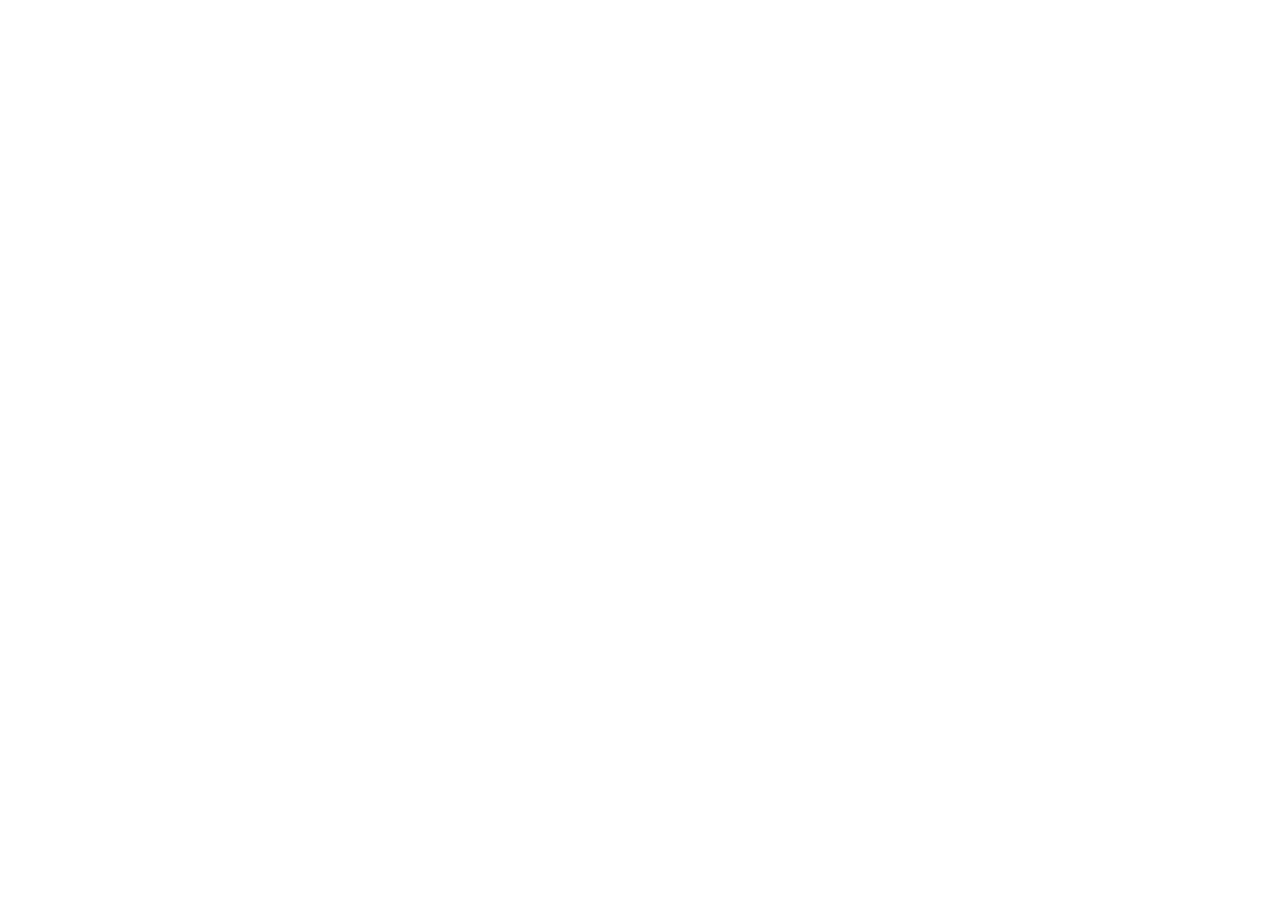
==== index.html @ a7254703 "initial commit" ====
<!DOCTYPE html>
<html lang="en">
<head>
    <meta charset="UTF-8">
    <meta name="viewport" content="width=device-width, initial-scale=1.0">
    <title>Genesis</title>
</head>
<body>
    
</body>
</html>
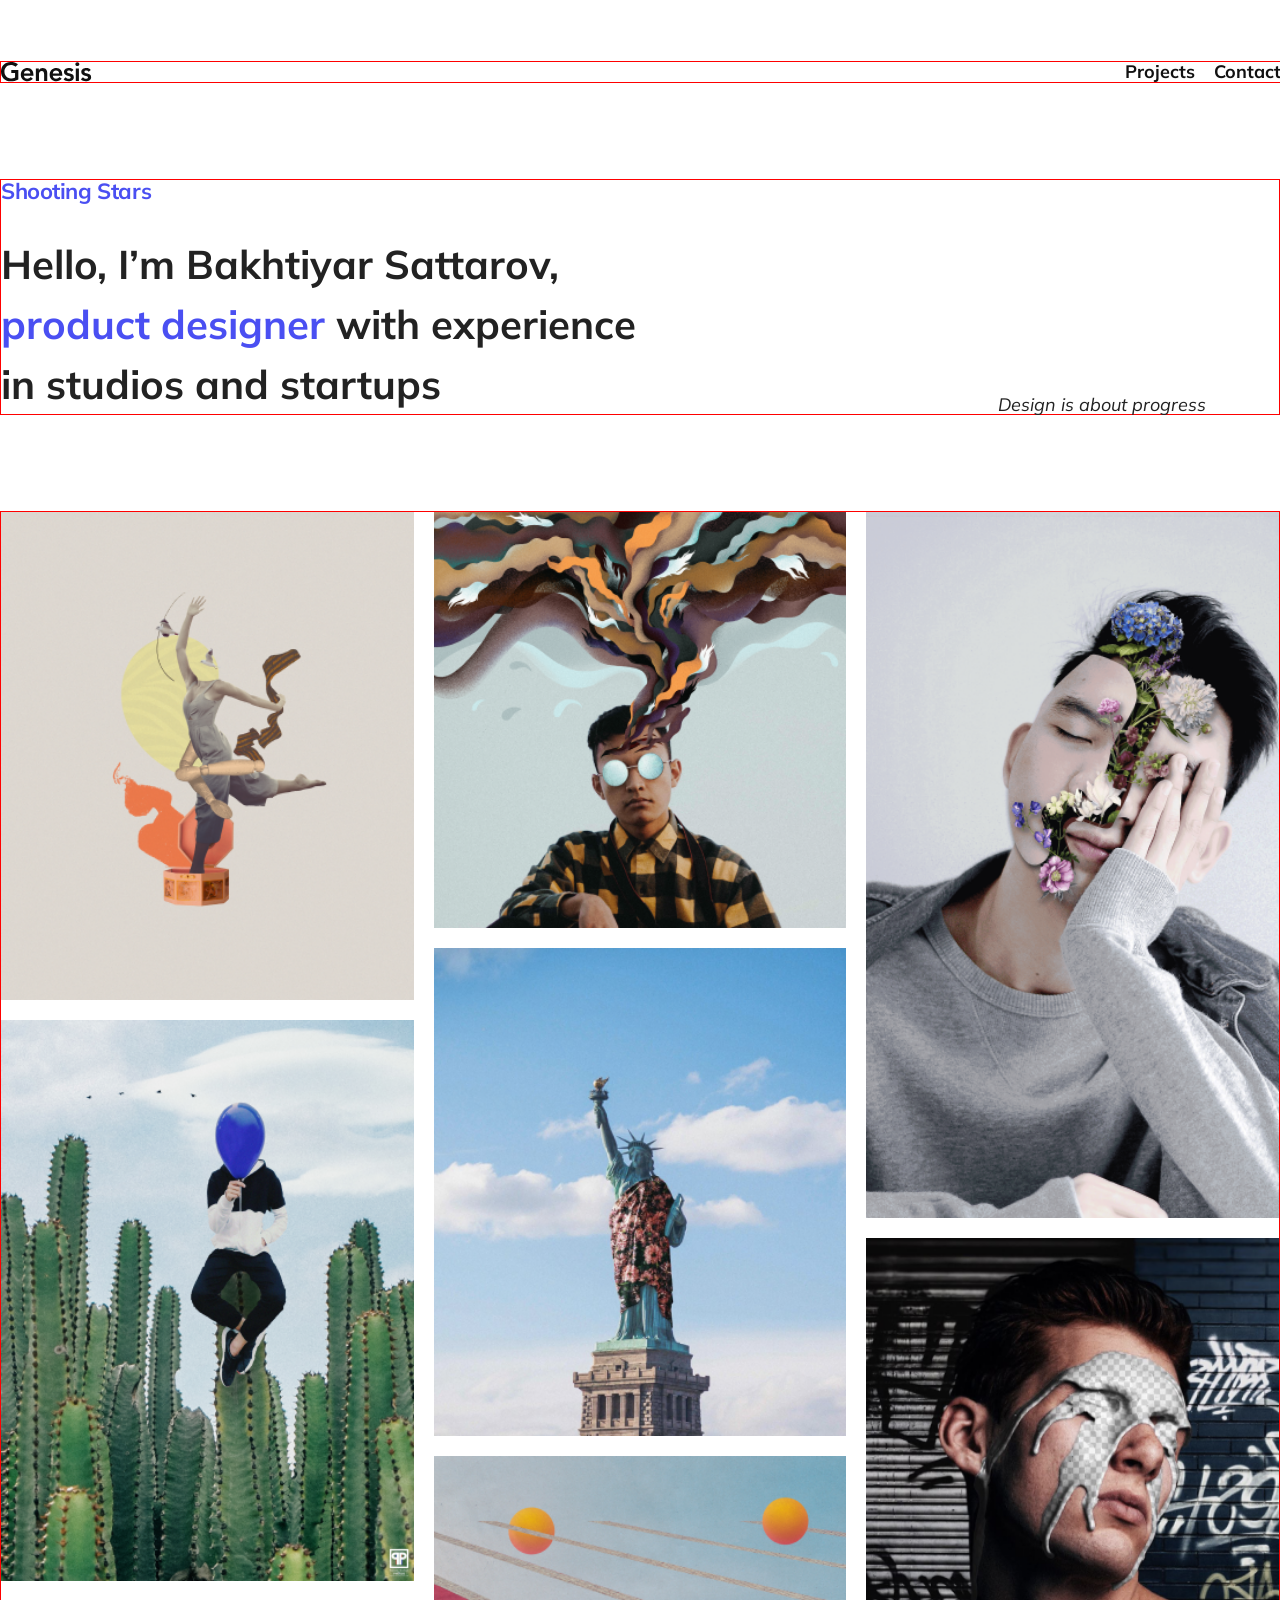
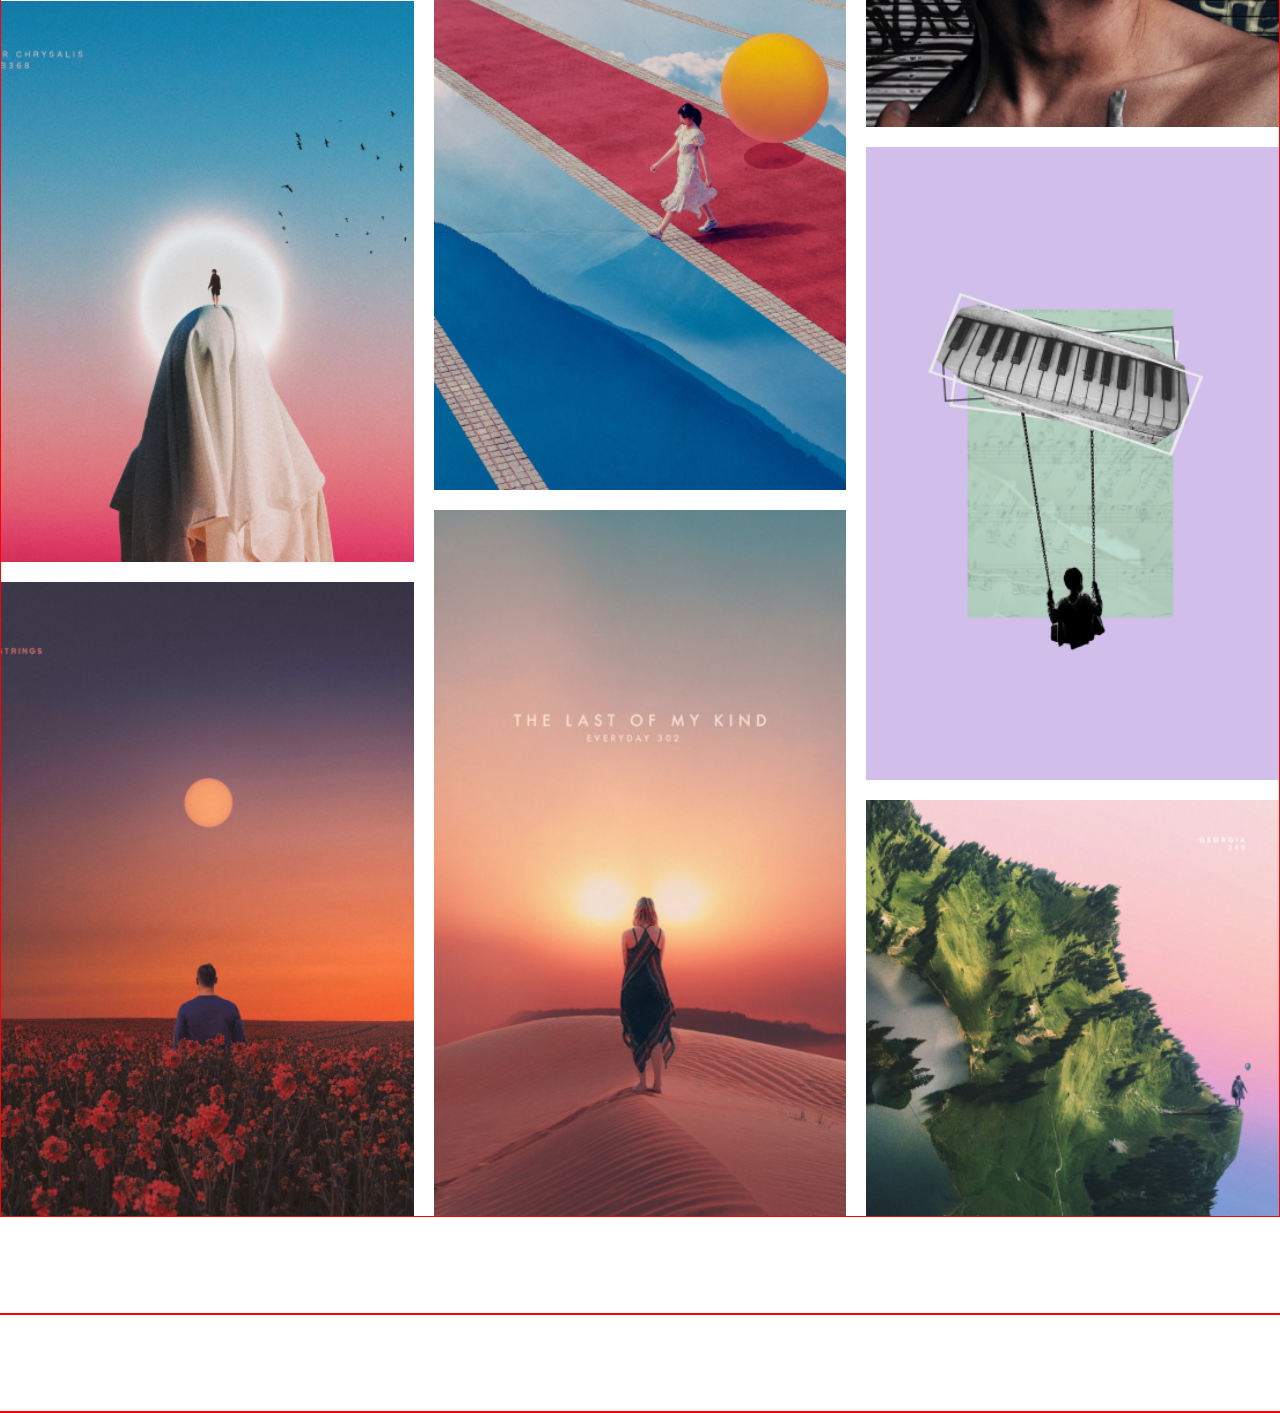
==== commit 8b018d75: "added header, grid & images" ====
--- a/index.html
+++ b/index.html
@@ -3,9 +3,56 @@
 <head>
     <meta charset="UTF-8">
     <meta name="viewport" content="width=device-width, initial-scale=1.0">
+    <link href="https://fonts.googleapis.com/css2?family=Mulish:ital,wght@0,200..1000;1,200..1000&display=swap" rel="stylesheet">
+    <link rel="stylesheet" href="styles/reset.css">
+    <link rel="stylesheet" href="styles/index.css">
     <title>Genesis</title>
 </head>
 <body>
-    
+    <header>
+        <nav class="navbar">
+
+            <svg width="91" height="20" viewBox="0 0 91 20" fill="none" xmlns="http://www.w3.org/2000/svg">
+                <path fill-rule="evenodd" clip-rule="evenodd" d="M9.75 0C12.298 0 15.028 0.546 16.978 2.314L14.56 4.758C13.312 3.562 11.466 2.964 9.75 2.964C5.98 2.964 3.432 5.876 3.432 9.542C3.432 13.338 5.824 16.38 9.776 16.38C11.154 16.38 12.766 16.146 14.066 15.418V11.076H10.296V8.112H17.342V17.524C14.898 18.824 12.324 19.344 9.75 19.344C4.03 19.344 0 15.444 0 9.75C0 3.952 3.952 0 9.75 0ZM26.592 6.084C30.544 6.084 32.442 9.074 32.442 12.844V13.728H22.926C23.134 15.522 24.486 16.692 26.28 16.692C27.684 16.692 28.75 16.094 29.634 15.002L31.87 16.692C30.518 18.356 28.724 19.188 26.592 19.188C22.77 19.188 19.806 16.536 19.806 12.636C19.806 8.762 22.77 6.084 26.592 6.084ZM22.926 11.388H29.322C29.296 9.438 27.97 8.424 26.124 8.424C24.278 8.424 23.16 9.62 22.926 11.388ZM41.692 6.084C45.41 6.084 46.242 8.97 46.242 10.894V18.876H43.122V12.402C43.122 9.906 42.316 8.892 40.834 8.892C38.832 8.892 37.974 10.348 37.974 12.012V18.876H34.854V6.396H37.818V8.398H37.87C38.624 6.76 40.054 6.084 41.692 6.084ZM55.44 6.084C59.392 6.084 61.29 9.074 61.29 12.844V13.728H51.774C51.982 15.522 53.334 16.692 55.128 16.692C56.532 16.692 57.598 16.094 58.482 15.002L60.718 16.692C59.366 18.356 57.572 19.188 55.44 19.188C51.618 19.188 48.654 16.536 48.654 12.636C48.654 8.762 51.618 6.084 55.44 6.084ZM51.774 11.388H58.17C58.144 9.438 56.818 8.424 54.972 8.424C53.126 8.424 52.008 9.62 51.774 11.388ZM67.966 6.084C69.916 6.084 71.528 6.76 72.438 7.982L70.358 9.854C69.734 8.996 68.954 8.58 67.914 8.58C66.9 8.58 66.094 9.1 66.094 9.906C66.094 10.92 67.498 11.102 69.058 11.466C70.982 11.908 72.828 12.61 72.828 15.184C72.828 17.81 70.514 19.188 67.42 19.188C65.496 19.188 63.858 18.694 62.584 17.264L64.664 15.314C65.73 16.484 66.562 16.848 67.628 16.848C68.772 16.848 69.708 16.276 69.708 15.418C69.708 14.222 68.2 14.014 66.614 13.65C64.924 13.26 62.974 12.662 62.974 10.114C62.974 7.072 65.834 6.084 67.966 6.084ZM76.332 0.286C77.476 0.286 78.36 1.092 78.36 2.158C78.36 3.276 77.45 4.03 76.332 4.03C75.214 4.03 74.356 3.172 74.356 2.158C74.356 1.144 75.214 0.286 76.332 0.286ZM74.798 6.396H77.918V18.876H74.798V6.396ZM85.27 6.084C87.22 6.084 88.832 6.76 89.742 7.982L87.662 9.854C87.038 8.996 86.258 8.58 85.218 8.58C84.204 8.58 83.398 9.1 83.398 9.906C83.398 10.92 84.802 11.102 86.362 11.466C88.286 11.908 90.132 12.61 90.132 15.184C90.132 17.81 87.818 19.188 84.724 19.188C82.8 19.188 81.162 18.694 79.888 17.264L81.968 15.314C83.034 16.484 83.866 16.848 84.932 16.848C86.076 16.848 87.012 16.276 87.012 15.418C87.012 14.222 85.504 14.014 83.918 13.65C82.228 13.26 80.278 12.662 80.278 10.114C80.278 7.072 83.138 6.084 85.27 6.084Z" fill="#111111"/>
+            </svg>
+
+            <ul class="navbar__list">
+                <li><a href="pages/projects.html" class="navbar__list__item navbar__list__item__projects">Projects</a></li>
+                <li><a href="pages/contact.html" class="navbar__list__item navbar__list__item__contact">Contact</a></li>
+            </ul>
+        </nav>
+    </header>
+    <main>
+        <section class="section__home-1">
+            <div class="title__left">
+                <h1>Shooting Stars</h1>
+                <h2>Hello, I’m Bakhtiyar Sattarov, <span class="span__txt-blue">product designer</span> with experience in studios and startups</h2>
+            </div>
+            <div class="title__right">
+                <p>Design is about progress</p>
+            </div>
+        </section>
+        <section>
+            <div class="grid__container">
+                <img src="/images/gridImage-1.png" alt="" class="grid__image grid__image-1">
+                <img src="/images/gridImage-2.png" alt="" class="grid__image grid__image-2">
+                <img src="/images/gridImage-3.png" alt="" class="grid__image grid__image-3">
+                <img src="/images/gridImage-4.png" alt="" class="grid__image grid__image-4">
+                <img src="/images/gridImage-5.png" alt="" class="grid__image grid__image-5">
+                <img src="/images/gridImage-6.png" alt="" class="grid__image grid__image-6">
+                <img src="/images/gridImage-7.png" alt="" class="grid__image grid__image-7">
+                <img src="/images/gridImage-8.png" alt="" class="grid__image grid__image-8">
+                <img src="/images/gridImage-9.png" alt="" class="grid__image grid__image-9">
+                <img src="/images/gridImage-10.png" alt="" class="grid__image grid__image-10">
+                <img src="/images/gridImage-11.png" alt="" class="grid__image grid__image-11">
+                <img src="/images/gridImage-12.png" alt="" class="grid__image grid__image-12">
+            </div>
+        </section>
+        <section></section>
+        <section></section>
+    </main>
+    <footer>
+
+    </footer>
 </body>
 </html>
--- a/styles/index.css
+++ b/styles/index.css
@@ -0,0 +1,1664 @@
+header {
+  margin: 61px 0 0 0;
+  display: -webkit-box;
+  display: -ms-flexbox;
+  display: flex;
+  -webkit-box-pack: justify;
+      -ms-flex-pack: justify;
+          justify-content: space-between;
+  width: 100%;
+  border: solid 1px red;
+}
+
+.navbar {
+  width: 100%;
+  display: -webkit-box;
+  display: -ms-flexbox;
+  display: flex;
+  -webkit-box-align: center;
+      -ms-flex-align: center;
+          align-items: center;
+  -webkit-box-pack: justify;
+      -ms-flex-pack: justify;
+          justify-content: space-between;
+}
+.navbar__list {
+  display: -webkit-box;
+  display: -ms-flexbox;
+  display: flex;
+}
+.navbar__list__item {
+  font-size: 18px;
+  font-weight: bold;
+  color: #111111;
+  text-decoration: none;
+}
+.navbar__list__item__projects {
+  position: relative;
+  right: 19px;
+}
+
+h1 {
+  color: #4A4FF2;
+  letter-spacing: -0.42px;
+  font-size: 22px;
+  font-weight: bold;
+}
+
+h2 {
+  font-weight: bold;
+  font-size: 40px;
+  line-height: 60px;
+}
+
+p {
+  font-size: 18px;
+}
+
+.span__txt-blue {
+  color: #4A4FF2;
+}
+
+section {
+  margin-top: 96px;
+  border: solid 1px red;
+}
+
+.grid__container {
+  display: -ms-grid;
+  display: grid;
+  -ms-grid-columns: 1fr 20px 1fr 20px 1fr 20px 1fr 20px 1fr 20px 1fr 20px 1fr 20px 1fr 20px 1fr;
+  grid-template-columns: repeat(9, 1fr);
+  -ms-grid-rows: 1fr 20px 1fr 20px 1fr 20px 1fr 20px 1fr 20px 1fr 20px 1fr 20px 1fr 20px 1fr 20px 1fr 20px 1fr 20px 1fr 20px 1fr 20px 1fr 20px 1fr 20px 1fr 20px 1fr 20px 1fr 20px 1fr 20px 1fr 20px 1fr 20px 1fr 20px 1fr 20px 1fr 20px 1fr 20px 1fr 20px 1fr 20px 1fr 20px 1fr 20px 1fr 20px 1fr 20px 1fr;
+  grid-template-rows: repeat(32, 1fr);
+  grid-gap: 20px;
+  padding: 0;
+  margin: 0;
+}
+
+.grid__container > *:nth-child(1) {
+  -ms-grid-row: 1;
+  -ms-grid-column: 1;
+}
+
+.grid__container > *:nth-child(2) {
+  -ms-grid-row: 1;
+  -ms-grid-column: 3;
+}
+
+.grid__container > *:nth-child(3) {
+  -ms-grid-row: 1;
+  -ms-grid-column: 5;
+}
+
+.grid__container > *:nth-child(4) {
+  -ms-grid-row: 1;
+  -ms-grid-column: 7;
+}
+
+.grid__container > *:nth-child(5) {
+  -ms-grid-row: 1;
+  -ms-grid-column: 9;
+}
+
+.grid__container > *:nth-child(6) {
+  -ms-grid-row: 1;
+  -ms-grid-column: 11;
+}
+
+.grid__container > *:nth-child(7) {
+  -ms-grid-row: 1;
+  -ms-grid-column: 13;
+}
+
+.grid__container > *:nth-child(8) {
+  -ms-grid-row: 1;
+  -ms-grid-column: 15;
+}
+
+.grid__container > *:nth-child(9) {
+  -ms-grid-row: 1;
+  -ms-grid-column: 17;
+}
+
+.grid__container > *:nth-child(10) {
+  -ms-grid-row: 3;
+  -ms-grid-column: 1;
+}
+
+.grid__container > *:nth-child(11) {
+  -ms-grid-row: 3;
+  -ms-grid-column: 3;
+}
+
+.grid__container > *:nth-child(12) {
+  -ms-grid-row: 3;
+  -ms-grid-column: 5;
+}
+
+.grid__container > *:nth-child(13) {
+  -ms-grid-row: 3;
+  -ms-grid-column: 7;
+}
+
+.grid__container > *:nth-child(14) {
+  -ms-grid-row: 3;
+  -ms-grid-column: 9;
+}
+
+.grid__container > *:nth-child(15) {
+  -ms-grid-row: 3;
+  -ms-grid-column: 11;
+}
+
+.grid__container > *:nth-child(16) {
+  -ms-grid-row: 3;
+  -ms-grid-column: 13;
+}
+
+.grid__container > *:nth-child(17) {
+  -ms-grid-row: 3;
+  -ms-grid-column: 15;
+}
+
+.grid__container > *:nth-child(18) {
+  -ms-grid-row: 3;
+  -ms-grid-column: 17;
+}
+
+.grid__container > *:nth-child(19) {
+  -ms-grid-row: 5;
+  -ms-grid-column: 1;
+}
+
+.grid__container > *:nth-child(20) {
+  -ms-grid-row: 5;
+  -ms-grid-column: 3;
+}
+
+.grid__container > *:nth-child(21) {
+  -ms-grid-row: 5;
+  -ms-grid-column: 5;
+}
+
+.grid__container > *:nth-child(22) {
+  -ms-grid-row: 5;
+  -ms-grid-column: 7;
+}
+
+.grid__container > *:nth-child(23) {
+  -ms-grid-row: 5;
+  -ms-grid-column: 9;
+}
+
+.grid__container > *:nth-child(24) {
+  -ms-grid-row: 5;
+  -ms-grid-column: 11;
+}
+
+.grid__container > *:nth-child(25) {
+  -ms-grid-row: 5;
+  -ms-grid-column: 13;
+}
+
+.grid__container > *:nth-child(26) {
+  -ms-grid-row: 5;
+  -ms-grid-column: 15;
+}
+
+.grid__container > *:nth-child(27) {
+  -ms-grid-row: 5;
+  -ms-grid-column: 17;
+}
+
+.grid__container > *:nth-child(28) {
+  -ms-grid-row: 7;
+  -ms-grid-column: 1;
+}
+
+.grid__container > *:nth-child(29) {
+  -ms-grid-row: 7;
+  -ms-grid-column: 3;
+}
+
+.grid__container > *:nth-child(30) {
+  -ms-grid-row: 7;
+  -ms-grid-column: 5;
+}
+
+.grid__container > *:nth-child(31) {
+  -ms-grid-row: 7;
+  -ms-grid-column: 7;
+}
+
+.grid__container > *:nth-child(32) {
+  -ms-grid-row: 7;
+  -ms-grid-column: 9;
+}
+
+.grid__container > *:nth-child(33) {
+  -ms-grid-row: 7;
+  -ms-grid-column: 11;
+}
+
+.grid__container > *:nth-child(34) {
+  -ms-grid-row: 7;
+  -ms-grid-column: 13;
+}
+
+.grid__container > *:nth-child(35) {
+  -ms-grid-row: 7;
+  -ms-grid-column: 15;
+}
+
+.grid__container > *:nth-child(36) {
+  -ms-grid-row: 7;
+  -ms-grid-column: 17;
+}
+
+.grid__container > *:nth-child(37) {
+  -ms-grid-row: 9;
+  -ms-grid-column: 1;
+}
+
+.grid__container > *:nth-child(38) {
+  -ms-grid-row: 9;
+  -ms-grid-column: 3;
+}
+
+.grid__container > *:nth-child(39) {
+  -ms-grid-row: 9;
+  -ms-grid-column: 5;
+}
+
+.grid__container > *:nth-child(40) {
+  -ms-grid-row: 9;
+  -ms-grid-column: 7;
+}
+
+.grid__container > *:nth-child(41) {
+  -ms-grid-row: 9;
+  -ms-grid-column: 9;
+}
+
+.grid__container > *:nth-child(42) {
+  -ms-grid-row: 9;
+  -ms-grid-column: 11;
+}
+
+.grid__container > *:nth-child(43) {
+  -ms-grid-row: 9;
+  -ms-grid-column: 13;
+}
+
+.grid__container > *:nth-child(44) {
+  -ms-grid-row: 9;
+  -ms-grid-column: 15;
+}
+
+.grid__container > *:nth-child(45) {
+  -ms-grid-row: 9;
+  -ms-grid-column: 17;
+}
+
+.grid__container > *:nth-child(46) {
+  -ms-grid-row: 11;
+  -ms-grid-column: 1;
+}
+
+.grid__container > *:nth-child(47) {
+  -ms-grid-row: 11;
+  -ms-grid-column: 3;
+}
+
+.grid__container > *:nth-child(48) {
+  -ms-grid-row: 11;
+  -ms-grid-column: 5;
+}
+
+.grid__container > *:nth-child(49) {
+  -ms-grid-row: 11;
+  -ms-grid-column: 7;
+}
+
+.grid__container > *:nth-child(50) {
+  -ms-grid-row: 11;
+  -ms-grid-column: 9;
+}
+
+.grid__container > *:nth-child(51) {
+  -ms-grid-row: 11;
+  -ms-grid-column: 11;
+}
+
+.grid__container > *:nth-child(52) {
+  -ms-grid-row: 11;
+  -ms-grid-column: 13;
+}
+
+.grid__container > *:nth-child(53) {
+  -ms-grid-row: 11;
+  -ms-grid-column: 15;
+}
+
+.grid__container > *:nth-child(54) {
+  -ms-grid-row: 11;
+  -ms-grid-column: 17;
+}
+
+.grid__container > *:nth-child(55) {
+  -ms-grid-row: 13;
+  -ms-grid-column: 1;
+}
+
+.grid__container > *:nth-child(56) {
+  -ms-grid-row: 13;
+  -ms-grid-column: 3;
+}
+
+.grid__container > *:nth-child(57) {
+  -ms-grid-row: 13;
+  -ms-grid-column: 5;
+}
+
+.grid__container > *:nth-child(58) {
+  -ms-grid-row: 13;
+  -ms-grid-column: 7;
+}
+
+.grid__container > *:nth-child(59) {
+  -ms-grid-row: 13;
+  -ms-grid-column: 9;
+}
+
+.grid__container > *:nth-child(60) {
+  -ms-grid-row: 13;
+  -ms-grid-column: 11;
+}
+
+.grid__container > *:nth-child(61) {
+  -ms-grid-row: 13;
+  -ms-grid-column: 13;
+}
+
+.grid__container > *:nth-child(62) {
+  -ms-grid-row: 13;
+  -ms-grid-column: 15;
+}
+
+.grid__container > *:nth-child(63) {
+  -ms-grid-row: 13;
+  -ms-grid-column: 17;
+}
+
+.grid__container > *:nth-child(64) {
+  -ms-grid-row: 15;
+  -ms-grid-column: 1;
+}
+
+.grid__container > *:nth-child(65) {
+  -ms-grid-row: 15;
+  -ms-grid-column: 3;
+}
+
+.grid__container > *:nth-child(66) {
+  -ms-grid-row: 15;
+  -ms-grid-column: 5;
+}
+
+.grid__container > *:nth-child(67) {
+  -ms-grid-row: 15;
+  -ms-grid-column: 7;
+}
+
+.grid__container > *:nth-child(68) {
+  -ms-grid-row: 15;
+  -ms-grid-column: 9;
+}
+
+.grid__container > *:nth-child(69) {
+  -ms-grid-row: 15;
+  -ms-grid-column: 11;
+}
+
+.grid__container > *:nth-child(70) {
+  -ms-grid-row: 15;
+  -ms-grid-column: 13;
+}
+
+.grid__container > *:nth-child(71) {
+  -ms-grid-row: 15;
+  -ms-grid-column: 15;
+}
+
+.grid__container > *:nth-child(72) {
+  -ms-grid-row: 15;
+  -ms-grid-column: 17;
+}
+
+.grid__container > *:nth-child(73) {
+  -ms-grid-row: 17;
+  -ms-grid-column: 1;
+}
+
+.grid__container > *:nth-child(74) {
+  -ms-grid-row: 17;
+  -ms-grid-column: 3;
+}
+
+.grid__container > *:nth-child(75) {
+  -ms-grid-row: 17;
+  -ms-grid-column: 5;
+}
+
+.grid__container > *:nth-child(76) {
+  -ms-grid-row: 17;
+  -ms-grid-column: 7;
+}
+
+.grid__container > *:nth-child(77) {
+  -ms-grid-row: 17;
+  -ms-grid-column: 9;
+}
+
+.grid__container > *:nth-child(78) {
+  -ms-grid-row: 17;
+  -ms-grid-column: 11;
+}
+
+.grid__container > *:nth-child(79) {
+  -ms-grid-row: 17;
+  -ms-grid-column: 13;
+}
+
+.grid__container > *:nth-child(80) {
+  -ms-grid-row: 17;
+  -ms-grid-column: 15;
+}
+
+.grid__container > *:nth-child(81) {
+  -ms-grid-row: 17;
+  -ms-grid-column: 17;
+}
+
+.grid__container > *:nth-child(82) {
+  -ms-grid-row: 19;
+  -ms-grid-column: 1;
+}
+
+.grid__container > *:nth-child(83) {
+  -ms-grid-row: 19;
+  -ms-grid-column: 3;
+}
+
+.grid__container > *:nth-child(84) {
+  -ms-grid-row: 19;
+  -ms-grid-column: 5;
+}
+
+.grid__container > *:nth-child(85) {
+  -ms-grid-row: 19;
+  -ms-grid-column: 7;
+}
+
+.grid__container > *:nth-child(86) {
+  -ms-grid-row: 19;
+  -ms-grid-column: 9;
+}
+
+.grid__container > *:nth-child(87) {
+  -ms-grid-row: 19;
+  -ms-grid-column: 11;
+}
+
+.grid__container > *:nth-child(88) {
+  -ms-grid-row: 19;
+  -ms-grid-column: 13;
+}
+
+.grid__container > *:nth-child(89) {
+  -ms-grid-row: 19;
+  -ms-grid-column: 15;
+}
+
+.grid__container > *:nth-child(90) {
+  -ms-grid-row: 19;
+  -ms-grid-column: 17;
+}
+
+.grid__container > *:nth-child(91) {
+  -ms-grid-row: 21;
+  -ms-grid-column: 1;
+}
+
+.grid__container > *:nth-child(92) {
+  -ms-grid-row: 21;
+  -ms-grid-column: 3;
+}
+
+.grid__container > *:nth-child(93) {
+  -ms-grid-row: 21;
+  -ms-grid-column: 5;
+}
+
+.grid__container > *:nth-child(94) {
+  -ms-grid-row: 21;
+  -ms-grid-column: 7;
+}
+
+.grid__container > *:nth-child(95) {
+  -ms-grid-row: 21;
+  -ms-grid-column: 9;
+}
+
+.grid__container > *:nth-child(96) {
+  -ms-grid-row: 21;
+  -ms-grid-column: 11;
+}
+
+.grid__container > *:nth-child(97) {
+  -ms-grid-row: 21;
+  -ms-grid-column: 13;
+}
+
+.grid__container > *:nth-child(98) {
+  -ms-grid-row: 21;
+  -ms-grid-column: 15;
+}
+
+.grid__container > *:nth-child(99) {
+  -ms-grid-row: 21;
+  -ms-grid-column: 17;
+}
+
+.grid__container > *:nth-child(100) {
+  -ms-grid-row: 23;
+  -ms-grid-column: 1;
+}
+
+.grid__container > *:nth-child(101) {
+  -ms-grid-row: 23;
+  -ms-grid-column: 3;
+}
+
+.grid__container > *:nth-child(102) {
+  -ms-grid-row: 23;
+  -ms-grid-column: 5;
+}
+
+.grid__container > *:nth-child(103) {
+  -ms-grid-row: 23;
+  -ms-grid-column: 7;
+}
+
+.grid__container > *:nth-child(104) {
+  -ms-grid-row: 23;
+  -ms-grid-column: 9;
+}
+
+.grid__container > *:nth-child(105) {
+  -ms-grid-row: 23;
+  -ms-grid-column: 11;
+}
+
+.grid__container > *:nth-child(106) {
+  -ms-grid-row: 23;
+  -ms-grid-column: 13;
+}
+
+.grid__container > *:nth-child(107) {
+  -ms-grid-row: 23;
+  -ms-grid-column: 15;
+}
+
+.grid__container > *:nth-child(108) {
+  -ms-grid-row: 23;
+  -ms-grid-column: 17;
+}
+
+.grid__container > *:nth-child(109) {
+  -ms-grid-row: 25;
+  -ms-grid-column: 1;
+}
+
+.grid__container > *:nth-child(110) {
+  -ms-grid-row: 25;
+  -ms-grid-column: 3;
+}
+
+.grid__container > *:nth-child(111) {
+  -ms-grid-row: 25;
+  -ms-grid-column: 5;
+}
+
+.grid__container > *:nth-child(112) {
+  -ms-grid-row: 25;
+  -ms-grid-column: 7;
+}
+
+.grid__container > *:nth-child(113) {
+  -ms-grid-row: 25;
+  -ms-grid-column: 9;
+}
+
+.grid__container > *:nth-child(114) {
+  -ms-grid-row: 25;
+  -ms-grid-column: 11;
+}
+
+.grid__container > *:nth-child(115) {
+  -ms-grid-row: 25;
+  -ms-grid-column: 13;
+}
+
+.grid__container > *:nth-child(116) {
+  -ms-grid-row: 25;
+  -ms-grid-column: 15;
+}
+
+.grid__container > *:nth-child(117) {
+  -ms-grid-row: 25;
+  -ms-grid-column: 17;
+}
+
+.grid__container > *:nth-child(118) {
+  -ms-grid-row: 27;
+  -ms-grid-column: 1;
+}
+
+.grid__container > *:nth-child(119) {
+  -ms-grid-row: 27;
+  -ms-grid-column: 3;
+}
+
+.grid__container > *:nth-child(120) {
+  -ms-grid-row: 27;
+  -ms-grid-column: 5;
+}
+
+.grid__container > *:nth-child(121) {
+  -ms-grid-row: 27;
+  -ms-grid-column: 7;
+}
+
+.grid__container > *:nth-child(122) {
+  -ms-grid-row: 27;
+  -ms-grid-column: 9;
+}
+
+.grid__container > *:nth-child(123) {
+  -ms-grid-row: 27;
+  -ms-grid-column: 11;
+}
+
+.grid__container > *:nth-child(124) {
+  -ms-grid-row: 27;
+  -ms-grid-column: 13;
+}
+
+.grid__container > *:nth-child(125) {
+  -ms-grid-row: 27;
+  -ms-grid-column: 15;
+}
+
+.grid__container > *:nth-child(126) {
+  -ms-grid-row: 27;
+  -ms-grid-column: 17;
+}
+
+.grid__container > *:nth-child(127) {
+  -ms-grid-row: 29;
+  -ms-grid-column: 1;
+}
+
+.grid__container > *:nth-child(128) {
+  -ms-grid-row: 29;
+  -ms-grid-column: 3;
+}
+
+.grid__container > *:nth-child(129) {
+  -ms-grid-row: 29;
+  -ms-grid-column: 5;
+}
+
+.grid__container > *:nth-child(130) {
+  -ms-grid-row: 29;
+  -ms-grid-column: 7;
+}
+
+.grid__container > *:nth-child(131) {
+  -ms-grid-row: 29;
+  -ms-grid-column: 9;
+}
+
+.grid__container > *:nth-child(132) {
+  -ms-grid-row: 29;
+  -ms-grid-column: 11;
+}
+
+.grid__container > *:nth-child(133) {
+  -ms-grid-row: 29;
+  -ms-grid-column: 13;
+}
+
+.grid__container > *:nth-child(134) {
+  -ms-grid-row: 29;
+  -ms-grid-column: 15;
+}
+
+.grid__container > *:nth-child(135) {
+  -ms-grid-row: 29;
+  -ms-grid-column: 17;
+}
+
+.grid__container > *:nth-child(136) {
+  -ms-grid-row: 31;
+  -ms-grid-column: 1;
+}
+
+.grid__container > *:nth-child(137) {
+  -ms-grid-row: 31;
+  -ms-grid-column: 3;
+}
+
+.grid__container > *:nth-child(138) {
+  -ms-grid-row: 31;
+  -ms-grid-column: 5;
+}
+
+.grid__container > *:nth-child(139) {
+  -ms-grid-row: 31;
+  -ms-grid-column: 7;
+}
+
+.grid__container > *:nth-child(140) {
+  -ms-grid-row: 31;
+  -ms-grid-column: 9;
+}
+
+.grid__container > *:nth-child(141) {
+  -ms-grid-row: 31;
+  -ms-grid-column: 11;
+}
+
+.grid__container > *:nth-child(142) {
+  -ms-grid-row: 31;
+  -ms-grid-column: 13;
+}
+
+.grid__container > *:nth-child(143) {
+  -ms-grid-row: 31;
+  -ms-grid-column: 15;
+}
+
+.grid__container > *:nth-child(144) {
+  -ms-grid-row: 31;
+  -ms-grid-column: 17;
+}
+
+.grid__container > *:nth-child(145) {
+  -ms-grid-row: 33;
+  -ms-grid-column: 1;
+}
+
+.grid__container > *:nth-child(146) {
+  -ms-grid-row: 33;
+  -ms-grid-column: 3;
+}
+
+.grid__container > *:nth-child(147) {
+  -ms-grid-row: 33;
+  -ms-grid-column: 5;
+}
+
+.grid__container > *:nth-child(148) {
+  -ms-grid-row: 33;
+  -ms-grid-column: 7;
+}
+
+.grid__container > *:nth-child(149) {
+  -ms-grid-row: 33;
+  -ms-grid-column: 9;
+}
+
+.grid__container > *:nth-child(150) {
+  -ms-grid-row: 33;
+  -ms-grid-column: 11;
+}
+
+.grid__container > *:nth-child(151) {
+  -ms-grid-row: 33;
+  -ms-grid-column: 13;
+}
+
+.grid__container > *:nth-child(152) {
+  -ms-grid-row: 33;
+  -ms-grid-column: 15;
+}
+
+.grid__container > *:nth-child(153) {
+  -ms-grid-row: 33;
+  -ms-grid-column: 17;
+}
+
+.grid__container > *:nth-child(154) {
+  -ms-grid-row: 35;
+  -ms-grid-column: 1;
+}
+
+.grid__container > *:nth-child(155) {
+  -ms-grid-row: 35;
+  -ms-grid-column: 3;
+}
+
+.grid__container > *:nth-child(156) {
+  -ms-grid-row: 35;
+  -ms-grid-column: 5;
+}
+
+.grid__container > *:nth-child(157) {
+  -ms-grid-row: 35;
+  -ms-grid-column: 7;
+}
+
+.grid__container > *:nth-child(158) {
+  -ms-grid-row: 35;
+  -ms-grid-column: 9;
+}
+
+.grid__container > *:nth-child(159) {
+  -ms-grid-row: 35;
+  -ms-grid-column: 11;
+}
+
+.grid__container > *:nth-child(160) {
+  -ms-grid-row: 35;
+  -ms-grid-column: 13;
+}
+
+.grid__container > *:nth-child(161) {
+  -ms-grid-row: 35;
+  -ms-grid-column: 15;
+}
+
+.grid__container > *:nth-child(162) {
+  -ms-grid-row: 35;
+  -ms-grid-column: 17;
+}
+
+.grid__container > *:nth-child(163) {
+  -ms-grid-row: 37;
+  -ms-grid-column: 1;
+}
+
+.grid__container > *:nth-child(164) {
+  -ms-grid-row: 37;
+  -ms-grid-column: 3;
+}
+
+.grid__container > *:nth-child(165) {
+  -ms-grid-row: 37;
+  -ms-grid-column: 5;
+}
+
+.grid__container > *:nth-child(166) {
+  -ms-grid-row: 37;
+  -ms-grid-column: 7;
+}
+
+.grid__container > *:nth-child(167) {
+  -ms-grid-row: 37;
+  -ms-grid-column: 9;
+}
+
+.grid__container > *:nth-child(168) {
+  -ms-grid-row: 37;
+  -ms-grid-column: 11;
+}
+
+.grid__container > *:nth-child(169) {
+  -ms-grid-row: 37;
+  -ms-grid-column: 13;
+}
+
+.grid__container > *:nth-child(170) {
+  -ms-grid-row: 37;
+  -ms-grid-column: 15;
+}
+
+.grid__container > *:nth-child(171) {
+  -ms-grid-row: 37;
+  -ms-grid-column: 17;
+}
+
+.grid__container > *:nth-child(172) {
+  -ms-grid-row: 39;
+  -ms-grid-column: 1;
+}
+
+.grid__container > *:nth-child(173) {
+  -ms-grid-row: 39;
+  -ms-grid-column: 3;
+}
+
+.grid__container > *:nth-child(174) {
+  -ms-grid-row: 39;
+  -ms-grid-column: 5;
+}
+
+.grid__container > *:nth-child(175) {
+  -ms-grid-row: 39;
+  -ms-grid-column: 7;
+}
+
+.grid__container > *:nth-child(176) {
+  -ms-grid-row: 39;
+  -ms-grid-column: 9;
+}
+
+.grid__container > *:nth-child(177) {
+  -ms-grid-row: 39;
+  -ms-grid-column: 11;
+}
+
+.grid__container > *:nth-child(178) {
+  -ms-grid-row: 39;
+  -ms-grid-column: 13;
+}
+
+.grid__container > *:nth-child(179) {
+  -ms-grid-row: 39;
+  -ms-grid-column: 15;
+}
+
+.grid__container > *:nth-child(180) {
+  -ms-grid-row: 39;
+  -ms-grid-column: 17;
+}
+
+.grid__container > *:nth-child(181) {
+  -ms-grid-row: 41;
+  -ms-grid-column: 1;
+}
+
+.grid__container > *:nth-child(182) {
+  -ms-grid-row: 41;
+  -ms-grid-column: 3;
+}
+
+.grid__container > *:nth-child(183) {
+  -ms-grid-row: 41;
+  -ms-grid-column: 5;
+}
+
+.grid__container > *:nth-child(184) {
+  -ms-grid-row: 41;
+  -ms-grid-column: 7;
+}
+
+.grid__container > *:nth-child(185) {
+  -ms-grid-row: 41;
+  -ms-grid-column: 9;
+}
+
+.grid__container > *:nth-child(186) {
+  -ms-grid-row: 41;
+  -ms-grid-column: 11;
+}
+
+.grid__container > *:nth-child(187) {
+  -ms-grid-row: 41;
+  -ms-grid-column: 13;
+}
+
+.grid__container > *:nth-child(188) {
+  -ms-grid-row: 41;
+  -ms-grid-column: 15;
+}
+
+.grid__container > *:nth-child(189) {
+  -ms-grid-row: 41;
+  -ms-grid-column: 17;
+}
+
+.grid__container > *:nth-child(190) {
+  -ms-grid-row: 43;
+  -ms-grid-column: 1;
+}
+
+.grid__container > *:nth-child(191) {
+  -ms-grid-row: 43;
+  -ms-grid-column: 3;
+}
+
+.grid__container > *:nth-child(192) {
+  -ms-grid-row: 43;
+  -ms-grid-column: 5;
+}
+
+.grid__container > *:nth-child(193) {
+  -ms-grid-row: 43;
+  -ms-grid-column: 7;
+}
+
+.grid__container > *:nth-child(194) {
+  -ms-grid-row: 43;
+  -ms-grid-column: 9;
+}
+
+.grid__container > *:nth-child(195) {
+  -ms-grid-row: 43;
+  -ms-grid-column: 11;
+}
+
+.grid__container > *:nth-child(196) {
+  -ms-grid-row: 43;
+  -ms-grid-column: 13;
+}
+
+.grid__container > *:nth-child(197) {
+  -ms-grid-row: 43;
+  -ms-grid-column: 15;
+}
+
+.grid__container > *:nth-child(198) {
+  -ms-grid-row: 43;
+  -ms-grid-column: 17;
+}
+
+.grid__container > *:nth-child(199) {
+  -ms-grid-row: 45;
+  -ms-grid-column: 1;
+}
+
+.grid__container > *:nth-child(200) {
+  -ms-grid-row: 45;
+  -ms-grid-column: 3;
+}
+
+.grid__container > *:nth-child(201) {
+  -ms-grid-row: 45;
+  -ms-grid-column: 5;
+}
+
+.grid__container > *:nth-child(202) {
+  -ms-grid-row: 45;
+  -ms-grid-column: 7;
+}
+
+.grid__container > *:nth-child(203) {
+  -ms-grid-row: 45;
+  -ms-grid-column: 9;
+}
+
+.grid__container > *:nth-child(204) {
+  -ms-grid-row: 45;
+  -ms-grid-column: 11;
+}
+
+.grid__container > *:nth-child(205) {
+  -ms-grid-row: 45;
+  -ms-grid-column: 13;
+}
+
+.grid__container > *:nth-child(206) {
+  -ms-grid-row: 45;
+  -ms-grid-column: 15;
+}
+
+.grid__container > *:nth-child(207) {
+  -ms-grid-row: 45;
+  -ms-grid-column: 17;
+}
+
+.grid__container > *:nth-child(208) {
+  -ms-grid-row: 47;
+  -ms-grid-column: 1;
+}
+
+.grid__container > *:nth-child(209) {
+  -ms-grid-row: 47;
+  -ms-grid-column: 3;
+}
+
+.grid__container > *:nth-child(210) {
+  -ms-grid-row: 47;
+  -ms-grid-column: 5;
+}
+
+.grid__container > *:nth-child(211) {
+  -ms-grid-row: 47;
+  -ms-grid-column: 7;
+}
+
+.grid__container > *:nth-child(212) {
+  -ms-grid-row: 47;
+  -ms-grid-column: 9;
+}
+
+.grid__container > *:nth-child(213) {
+  -ms-grid-row: 47;
+  -ms-grid-column: 11;
+}
+
+.grid__container > *:nth-child(214) {
+  -ms-grid-row: 47;
+  -ms-grid-column: 13;
+}
+
+.grid__container > *:nth-child(215) {
+  -ms-grid-row: 47;
+  -ms-grid-column: 15;
+}
+
+.grid__container > *:nth-child(216) {
+  -ms-grid-row: 47;
+  -ms-grid-column: 17;
+}
+
+.grid__container > *:nth-child(217) {
+  -ms-grid-row: 49;
+  -ms-grid-column: 1;
+}
+
+.grid__container > *:nth-child(218) {
+  -ms-grid-row: 49;
+  -ms-grid-column: 3;
+}
+
+.grid__container > *:nth-child(219) {
+  -ms-grid-row: 49;
+  -ms-grid-column: 5;
+}
+
+.grid__container > *:nth-child(220) {
+  -ms-grid-row: 49;
+  -ms-grid-column: 7;
+}
+
+.grid__container > *:nth-child(221) {
+  -ms-grid-row: 49;
+  -ms-grid-column: 9;
+}
+
+.grid__container > *:nth-child(222) {
+  -ms-grid-row: 49;
+  -ms-grid-column: 11;
+}
+
+.grid__container > *:nth-child(223) {
+  -ms-grid-row: 49;
+  -ms-grid-column: 13;
+}
+
+.grid__container > *:nth-child(224) {
+  -ms-grid-row: 49;
+  -ms-grid-column: 15;
+}
+
+.grid__container > *:nth-child(225) {
+  -ms-grid-row: 49;
+  -ms-grid-column: 17;
+}
+
+.grid__container > *:nth-child(226) {
+  -ms-grid-row: 51;
+  -ms-grid-column: 1;
+}
+
+.grid__container > *:nth-child(227) {
+  -ms-grid-row: 51;
+  -ms-grid-column: 3;
+}
+
+.grid__container > *:nth-child(228) {
+  -ms-grid-row: 51;
+  -ms-grid-column: 5;
+}
+
+.grid__container > *:nth-child(229) {
+  -ms-grid-row: 51;
+  -ms-grid-column: 7;
+}
+
+.grid__container > *:nth-child(230) {
+  -ms-grid-row: 51;
+  -ms-grid-column: 9;
+}
+
+.grid__container > *:nth-child(231) {
+  -ms-grid-row: 51;
+  -ms-grid-column: 11;
+}
+
+.grid__container > *:nth-child(232) {
+  -ms-grid-row: 51;
+  -ms-grid-column: 13;
+}
+
+.grid__container > *:nth-child(233) {
+  -ms-grid-row: 51;
+  -ms-grid-column: 15;
+}
+
+.grid__container > *:nth-child(234) {
+  -ms-grid-row: 51;
+  -ms-grid-column: 17;
+}
+
+.grid__container > *:nth-child(235) {
+  -ms-grid-row: 53;
+  -ms-grid-column: 1;
+}
+
+.grid__container > *:nth-child(236) {
+  -ms-grid-row: 53;
+  -ms-grid-column: 3;
+}
+
+.grid__container > *:nth-child(237) {
+  -ms-grid-row: 53;
+  -ms-grid-column: 5;
+}
+
+.grid__container > *:nth-child(238) {
+  -ms-grid-row: 53;
+  -ms-grid-column: 7;
+}
+
+.grid__container > *:nth-child(239) {
+  -ms-grid-row: 53;
+  -ms-grid-column: 9;
+}
+
+.grid__container > *:nth-child(240) {
+  -ms-grid-row: 53;
+  -ms-grid-column: 11;
+}
+
+.grid__container > *:nth-child(241) {
+  -ms-grid-row: 53;
+  -ms-grid-column: 13;
+}
+
+.grid__container > *:nth-child(242) {
+  -ms-grid-row: 53;
+  -ms-grid-column: 15;
+}
+
+.grid__container > *:nth-child(243) {
+  -ms-grid-row: 53;
+  -ms-grid-column: 17;
+}
+
+.grid__container > *:nth-child(244) {
+  -ms-grid-row: 55;
+  -ms-grid-column: 1;
+}
+
+.grid__container > *:nth-child(245) {
+  -ms-grid-row: 55;
+  -ms-grid-column: 3;
+}
+
+.grid__container > *:nth-child(246) {
+  -ms-grid-row: 55;
+  -ms-grid-column: 5;
+}
+
+.grid__container > *:nth-child(247) {
+  -ms-grid-row: 55;
+  -ms-grid-column: 7;
+}
+
+.grid__container > *:nth-child(248) {
+  -ms-grid-row: 55;
+  -ms-grid-column: 9;
+}
+
+.grid__container > *:nth-child(249) {
+  -ms-grid-row: 55;
+  -ms-grid-column: 11;
+}
+
+.grid__container > *:nth-child(250) {
+  -ms-grid-row: 55;
+  -ms-grid-column: 13;
+}
+
+.grid__container > *:nth-child(251) {
+  -ms-grid-row: 55;
+  -ms-grid-column: 15;
+}
+
+.grid__container > *:nth-child(252) {
+  -ms-grid-row: 55;
+  -ms-grid-column: 17;
+}
+
+.grid__container > *:nth-child(253) {
+  -ms-grid-row: 57;
+  -ms-grid-column: 1;
+}
+
+.grid__container > *:nth-child(254) {
+  -ms-grid-row: 57;
+  -ms-grid-column: 3;
+}
+
+.grid__container > *:nth-child(255) {
+  -ms-grid-row: 57;
+  -ms-grid-column: 5;
+}
+
+.grid__container > *:nth-child(256) {
+  -ms-grid-row: 57;
+  -ms-grid-column: 7;
+}
+
+.grid__container > *:nth-child(257) {
+  -ms-grid-row: 57;
+  -ms-grid-column: 9;
+}
+
+.grid__container > *:nth-child(258) {
+  -ms-grid-row: 57;
+  -ms-grid-column: 11;
+}
+
+.grid__container > *:nth-child(259) {
+  -ms-grid-row: 57;
+  -ms-grid-column: 13;
+}
+
+.grid__container > *:nth-child(260) {
+  -ms-grid-row: 57;
+  -ms-grid-column: 15;
+}
+
+.grid__container > *:nth-child(261) {
+  -ms-grid-row: 57;
+  -ms-grid-column: 17;
+}
+
+.grid__container > *:nth-child(262) {
+  -ms-grid-row: 59;
+  -ms-grid-column: 1;
+}
+
+.grid__container > *:nth-child(263) {
+  -ms-grid-row: 59;
+  -ms-grid-column: 3;
+}
+
+.grid__container > *:nth-child(264) {
+  -ms-grid-row: 59;
+  -ms-grid-column: 5;
+}
+
+.grid__container > *:nth-child(265) {
+  -ms-grid-row: 59;
+  -ms-grid-column: 7;
+}
+
+.grid__container > *:nth-child(266) {
+  -ms-grid-row: 59;
+  -ms-grid-column: 9;
+}
+
+.grid__container > *:nth-child(267) {
+  -ms-grid-row: 59;
+  -ms-grid-column: 11;
+}
+
+.grid__container > *:nth-child(268) {
+  -ms-grid-row: 59;
+  -ms-grid-column: 13;
+}
+
+.grid__container > *:nth-child(269) {
+  -ms-grid-row: 59;
+  -ms-grid-column: 15;
+}
+
+.grid__container > *:nth-child(270) {
+  -ms-grid-row: 59;
+  -ms-grid-column: 17;
+}
+
+.grid__container > *:nth-child(271) {
+  -ms-grid-row: 61;
+  -ms-grid-column: 1;
+}
+
+.grid__container > *:nth-child(272) {
+  -ms-grid-row: 61;
+  -ms-grid-column: 3;
+}
+
+.grid__container > *:nth-child(273) {
+  -ms-grid-row: 61;
+  -ms-grid-column: 5;
+}
+
+.grid__container > *:nth-child(274) {
+  -ms-grid-row: 61;
+  -ms-grid-column: 7;
+}
+
+.grid__container > *:nth-child(275) {
+  -ms-grid-row: 61;
+  -ms-grid-column: 9;
+}
+
+.grid__container > *:nth-child(276) {
+  -ms-grid-row: 61;
+  -ms-grid-column: 11;
+}
+
+.grid__container > *:nth-child(277) {
+  -ms-grid-row: 61;
+  -ms-grid-column: 13;
+}
+
+.grid__container > *:nth-child(278) {
+  -ms-grid-row: 61;
+  -ms-grid-column: 15;
+}
+
+.grid__container > *:nth-child(279) {
+  -ms-grid-row: 61;
+  -ms-grid-column: 17;
+}
+
+.grid__container > *:nth-child(280) {
+  -ms-grid-row: 63;
+  -ms-grid-column: 1;
+}
+
+.grid__container > *:nth-child(281) {
+  -ms-grid-row: 63;
+  -ms-grid-column: 3;
+}
+
+.grid__container > *:nth-child(282) {
+  -ms-grid-row: 63;
+  -ms-grid-column: 5;
+}
+
+.grid__container > *:nth-child(283) {
+  -ms-grid-row: 63;
+  -ms-grid-column: 7;
+}
+
+.grid__container > *:nth-child(284) {
+  -ms-grid-row: 63;
+  -ms-grid-column: 9;
+}
+
+.grid__container > *:nth-child(285) {
+  -ms-grid-row: 63;
+  -ms-grid-column: 11;
+}
+
+.grid__container > *:nth-child(286) {
+  -ms-grid-row: 63;
+  -ms-grid-column: 13;
+}
+
+.grid__container > *:nth-child(287) {
+  -ms-grid-row: 63;
+  -ms-grid-column: 15;
+}
+
+.grid__container > *:nth-child(288) {
+  -ms-grid-row: 63;
+  -ms-grid-column: 17;
+}
+
+.grid__image {
+  width: 100%;
+  height: 100%;
+}
+
+.grid__image-1 {
+  -ms-grid-column: 1;
+  -ms-grid-column-span: 3;
+  grid-column: 1/4;
+  -ms-grid-row: 1;
+  -ms-grid-row-span: 7;
+  grid-row: 1/8;
+}
+
+.grid__image-2 {
+  -ms-grid-column: 4;
+  -ms-grid-column-span: 3;
+  grid-column: 4/7;
+  -ms-grid-row: 1;
+  -ms-grid-row-span: 6;
+  grid-row: 1/7;
+}
+
+.grid__image-3 {
+  -ms-grid-column: 7;
+  -ms-grid-column-span: 3;
+  grid-column: 7/10;
+  -ms-grid-row: 1;
+  -ms-grid-row-span: 10;
+  grid-row: 1/11;
+}
+
+.grid__image-4 {
+  -ms-grid-column: 1;
+  -ms-grid-column-span: 3;
+  grid-column: 1/4;
+  -ms-grid-row: 8;
+  -ms-grid-row-span: 8;
+  grid-row: 8/16;
+}
+
+.grid__image-5 {
+  -ms-grid-column: 4;
+  -ms-grid-column-span: 3;
+  grid-column: 4/7;
+  -ms-grid-row: 7;
+  -ms-grid-row-span: 7;
+  grid-row: 7/14;
+}
+
+.grid__image-6 {
+  -ms-grid-column: 7;
+  -ms-grid-column-span: 3;
+  grid-column: 7/10;
+  -ms-grid-row: 11;
+  -ms-grid-row-span: 7;
+  grid-row: 11/18;
+}
+
+.grid__image-7 {
+  -ms-grid-column: 1;
+  -ms-grid-column-span: 3;
+  grid-column: 1/4;
+  -ms-grid-row: 16;
+  -ms-grid-row-span: 8;
+  grid-row: 16/24;
+}
+
+.grid__image-8 {
+  -ms-grid-column: 4;
+  -ms-grid-column-span: 3;
+  grid-column: 4/7;
+  -ms-grid-row: 14;
+  -ms-grid-row-span: 9;
+  grid-row: 14/23;
+}
+
+.grid__image-9 {
+  -ms-grid-column: 7;
+  -ms-grid-column-span: 3;
+  grid-column: 7/10;
+  -ms-grid-row: 18;
+  -ms-grid-row-span: 9;
+  grid-row: 18/27;
+}
+
+.grid__image-10 {
+  -ms-grid-column: 1;
+  -ms-grid-column-span: 3;
+  grid-column: 1/4;
+  -ms-grid-row: 24;
+  -ms-grid-row-span: 9;
+  grid-row: 24/33;
+}
+
+.grid__image-11 {
+  -ms-grid-column: 4;
+  -ms-grid-column-span: 3;
+  grid-column: 4/7;
+  -ms-grid-row: 23;
+  -ms-grid-row-span: 10;
+  grid-row: 23/33;
+}
+
+.grid__image-12 {
+  -ms-grid-column: 7;
+  -ms-grid-column-span: 3;
+  grid-column: 7/10;
+  -ms-grid-row: 27;
+  -ms-grid-row-span: 6;
+  grid-row: 27/33;
+}
+
+.section__home-1 {
+  display: -webkit-box;
+  display: -ms-flexbox;
+  display: flex;
+  -webkit-box-pack: justify;
+      -ms-flex-pack: justify;
+          justify-content: space-between;
+  -webkit-box-align: end;
+      -ms-flex-align: end;
+          align-items: end;
+}
+
+.title__left {
+  max-width: 635px;
+  width: 100%;
+}
+.title__right {
+  position: relative;
+  right: 73px;
+  font-style: italic;
+}
+
+h1 {
+  margin-bottom: 32px;
+}
+
+body {
+  font-family: "Mulish", sans-serif;
+  max-width: 1360px;
+  width: 100%;
+  -ms-grid-column-align: center;
+      justify-self: center;
+}
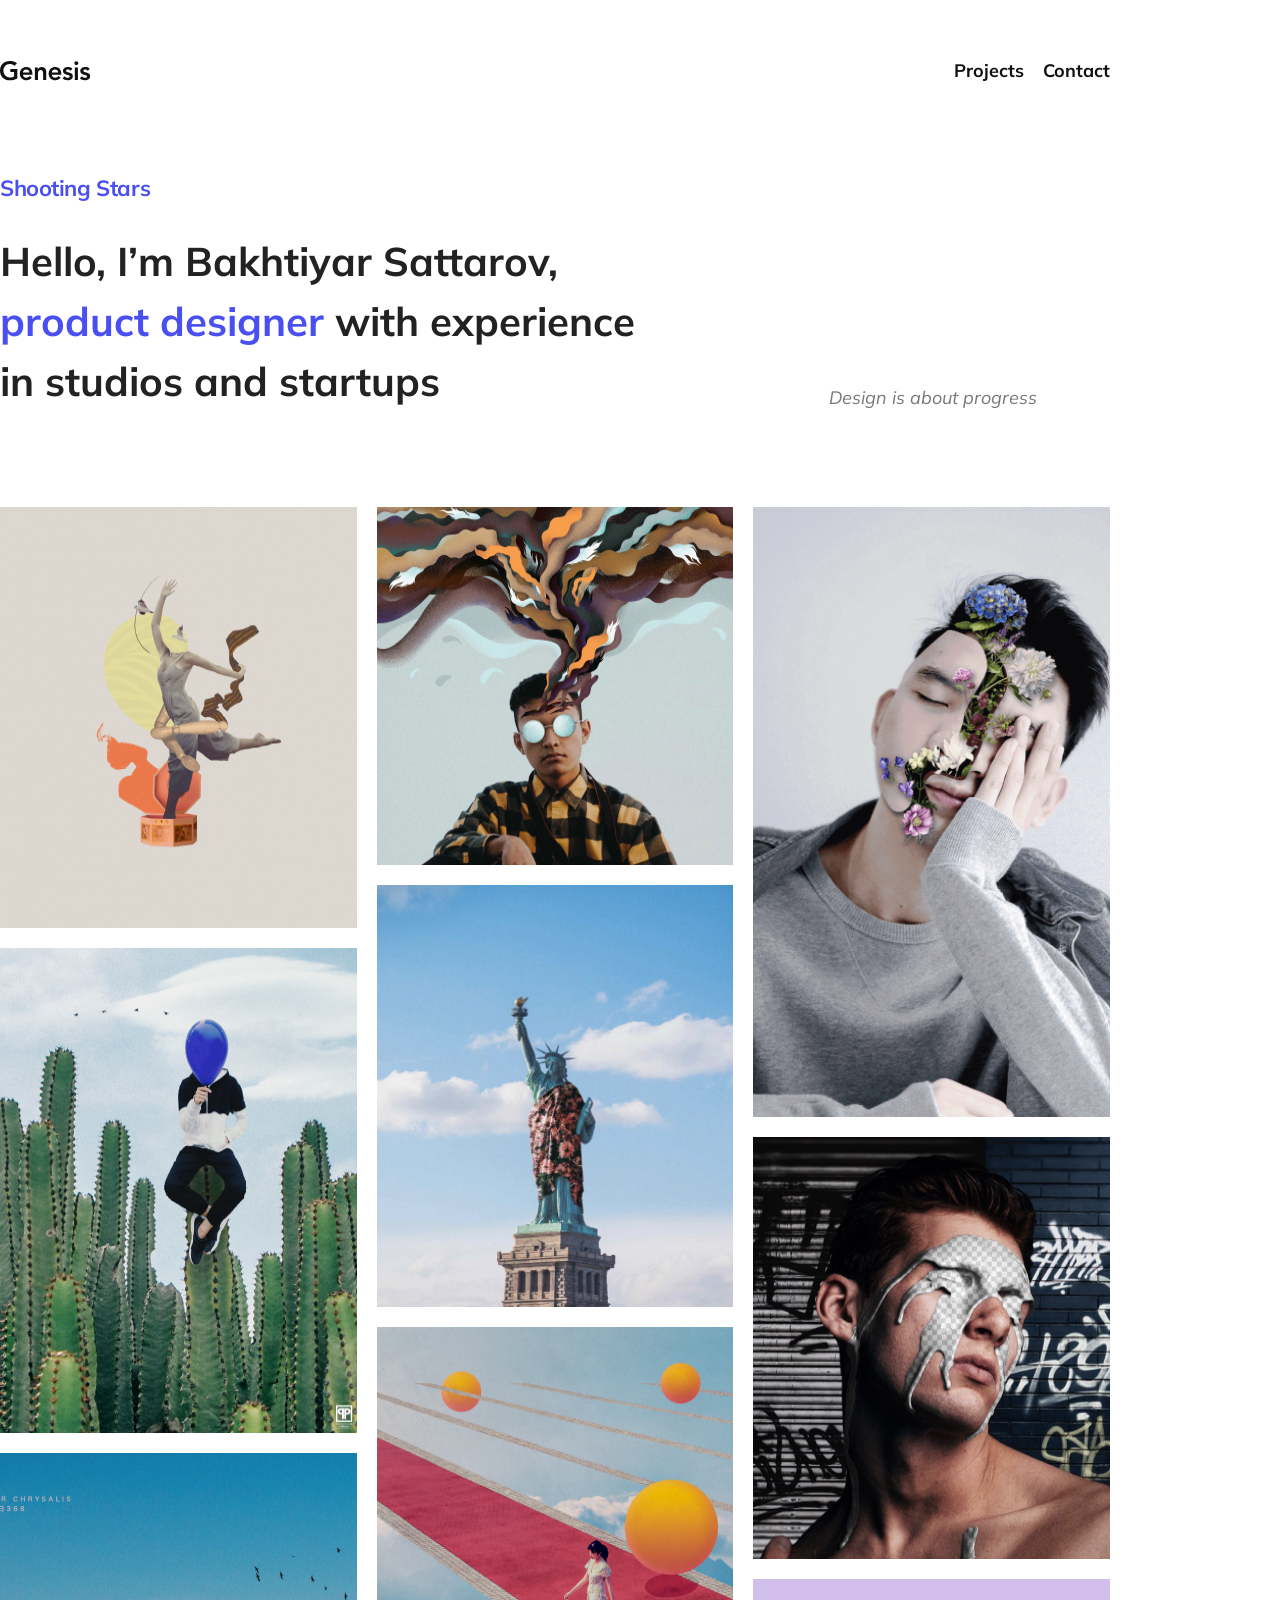
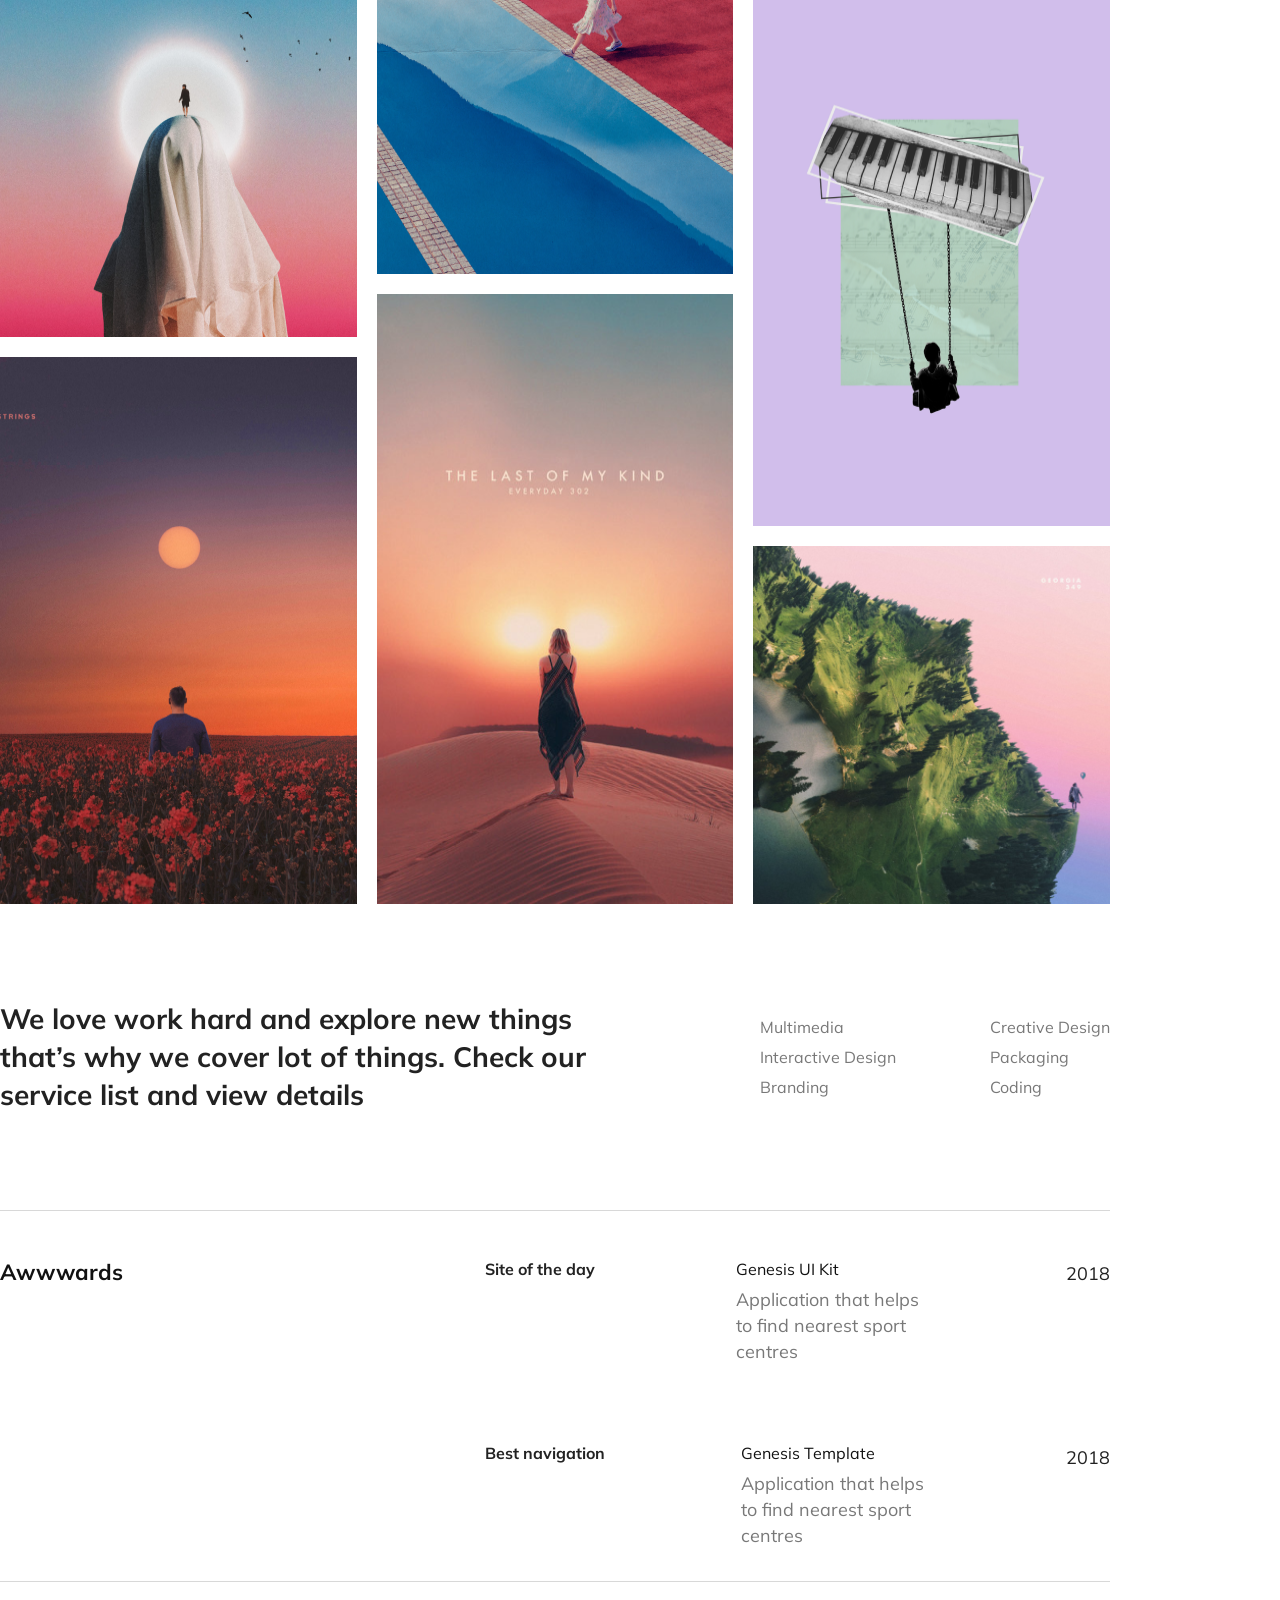
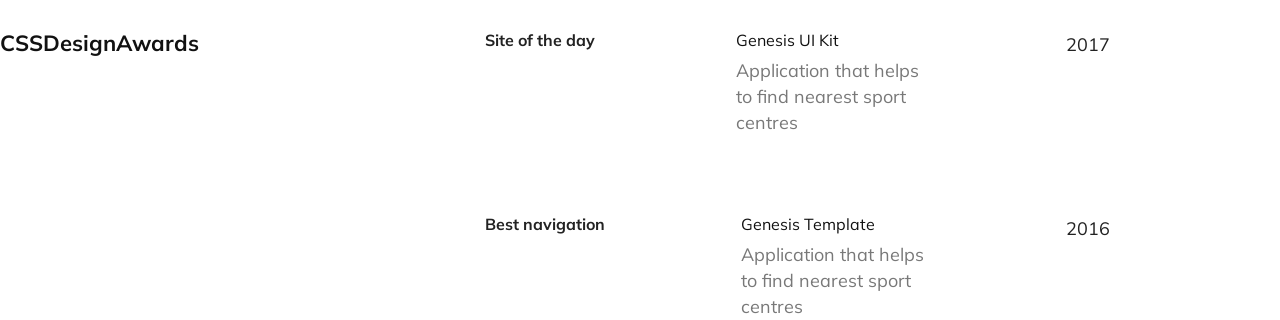
==== commit 7623979b: "Added content to section home 3-4" ====
--- a/index.html
+++ b/index.html
@@ -32,7 +32,8 @@
                 <p>Design is about progress</p>
             </div>
         </section>
-        <section>
+
+        <section class="section__home-2">
             <div class="grid__container">
                 <img src="/images/gridImage-1.png" alt="" class="grid__image grid__image-1">
                 <img src="/images/gridImage-2.png" alt="" class="grid__image grid__image-2">
@@ -48,11 +49,69 @@
                 <img src="/images/gridImage-12.png" alt="" class="grid__image grid__image-12">
             </div>
         </section>
-        <section></section>
-        <section></section>
+
+        <section class="section__home-3">
+            <p class="section__home-3-title">We love work hard and explore new things that’s why we cover lot of things. 
+                Check our service list and view details</p>
+            <ul class="section__home-3-list section__home-3-list-left" >
+                <li class="section__home-3-list-Item">Multimedia</li>
+                <li class="section__home-3-list-Item">Interactive Design</li>
+                <li class="section__home-3-list-Item">Branding</li>
+            </ul>
+            <ul class="section__home-3-list">
+                <li class="section__home-3-list-Item">Creative Design</li>
+                <li class="section__home-3-list-Item">Packaging</li>
+                <li class="section__home-3-list-Item">Coding</li>
+            </ul>
+        </section>
+
+        <section>
+            <div class="section__home-4">
+                <h3 class="award-name">Awwwards</h3>
+                <div class="award-container">
+                    <div class="award">
+                        <h4>Site of the day</h4>
+                        <div>
+                            <h5 class="award-title">Genesis UI Kit</h5>
+                            <p class="award-txt">Application that helps to find nearest sport centres</p>
+                        </div>
+                        <p>2018</p>
+                    </div>
+                    <div class="award award-2 ">
+                        <h4>Best navigation</h4>
+                        <div>
+                            <h5 class="award-title">Genesis Template</h5>
+                            <p class="award-txt">Application that helps to find nearest sport centres</p>
+                        </div>
+                        <p>2018</p>
+                    </div>
+                </div>
+            </div>
+            <div class="section__home-4 section__home-4-2">
+                <h3 class="award-name">CSSDesignAwards</h3>
+                <div class="award-container">
+                    <div class="award">
+                        <h4>Site of the day</h4>
+                        <div>
+                            <h5 class="award-title">Genesis UI Kit</h5>
+                            <p class="award-txt">Application that helps to find nearest sport centres</p>
+                        </div>
+                        <p>2017</p>
+                    </div>
+                    <div class="award award-2 ">
+                        <h4>Best navigation</h4>
+                        <div>
+                            <h5 class="award-title">Genesis Template</h5>
+                            <p class="award-txt">Application that helps to find nearest sport centres</p>
+                        </div>
+                        <p>2016</p>
+                    </div>
+                </div>
+            </div>
+        </section>
     </main>
     <footer>
-
+        
     </footer>
 </body>
 </html>
--- a/styles/index.css
+++ b/styles/index.css
@@ -7,7 +7,6 @@
       -ms-flex-pack: justify;
           justify-content: space-between;
   width: 100%;
-  border: solid 1px red;
 }
 
 .navbar {
@@ -43,6 +42,7 @@
   letter-spacing: -0.42px;
   font-size: 22px;
   font-weight: bold;
+  margin-bottom: 32px;
 }
 
 h2 {
@@ -51,8 +51,19 @@
   line-height: 60px;
 }
 
+h3 {
+  font-size: 22px;
+  font-weight: bold;
+  color: #111111;
+}
+
+h4 {
+  font-weight: bold;
+}
+
 p {
   font-size: 18px;
+  line-height: 26px;
 }
 
 .span__txt-blue {
@@ -61,7 +72,6 @@
 
 section {
   margin-top: 96px;
-  border: solid 1px red;
 }
 
 .grid__container {
@@ -1646,18 +1656,82 @@
   width: 100%;
 }
 .title__right {
-  position: relative;
-  right: 73px;
+  color: #787878;
+  margin-right: 73px;
   font-style: italic;
 }
 
-h1 {
-  margin-bottom: 32px;
+.section__home-3 {
+  display: -webkit-box;
+  display: -ms-flexbox;
+  display: flex;
+  -webkit-box-pack: justify;
+      -ms-flex-pack: justify;
+          justify-content: space-between;
+  -webkit-box-align: center;
+      -ms-flex-align: center;
+          align-items: center;
+}
+.section__home-3-title {
+  max-width: 635px;
+  width: 100%;
+  font-size: 28px;
+  font-weight: bold;
+  line-height: 38px;
+}
+
+.section__home-3-list {
+  line-height: 30px;
+  color: #787878;
+}
+.section__home-3-list-left {
+  margin-left: 30px;
+}
+
+.award-container {
+  max-width: 625px;
+  width: 100%;
+}
+
+.award {
+  display: -webkit-box;
+  display: -ms-flexbox;
+  display: flex;
+  -webkit-box-pack: justify;
+      -ms-flex-pack: justify;
+          justify-content: space-between;
+  max-width: 625px;
+  width: 100%;
+}
+.award-txt {
+  color: #787878;
+  max-width: 190px;
+}
+.award-title {
+  color: #111111;
+  margin-bottom: 10px;
+}
+.award-2 {
+  padding-top: 80px;
+}
+
+.section__home-4 {
+  display: -webkit-box;
+  display: -ms-flexbox;
+  display: flex;
+  -webkit-box-pack: justify;
+      -ms-flex-pack: justify;
+          justify-content: space-between;
+  border-top: solid 1px #D8D8D8;
+  padding-top: 50px;
+}
+.section__home-4-2 {
+  margin-top: 32px;
 }
 
 body {
   font-family: "Mulish", sans-serif;
-  max-width: 1360px;
+  max-width: 1110px;
   width: 100%;
   -ms-grid-column-align: center;
       justify-self: center;
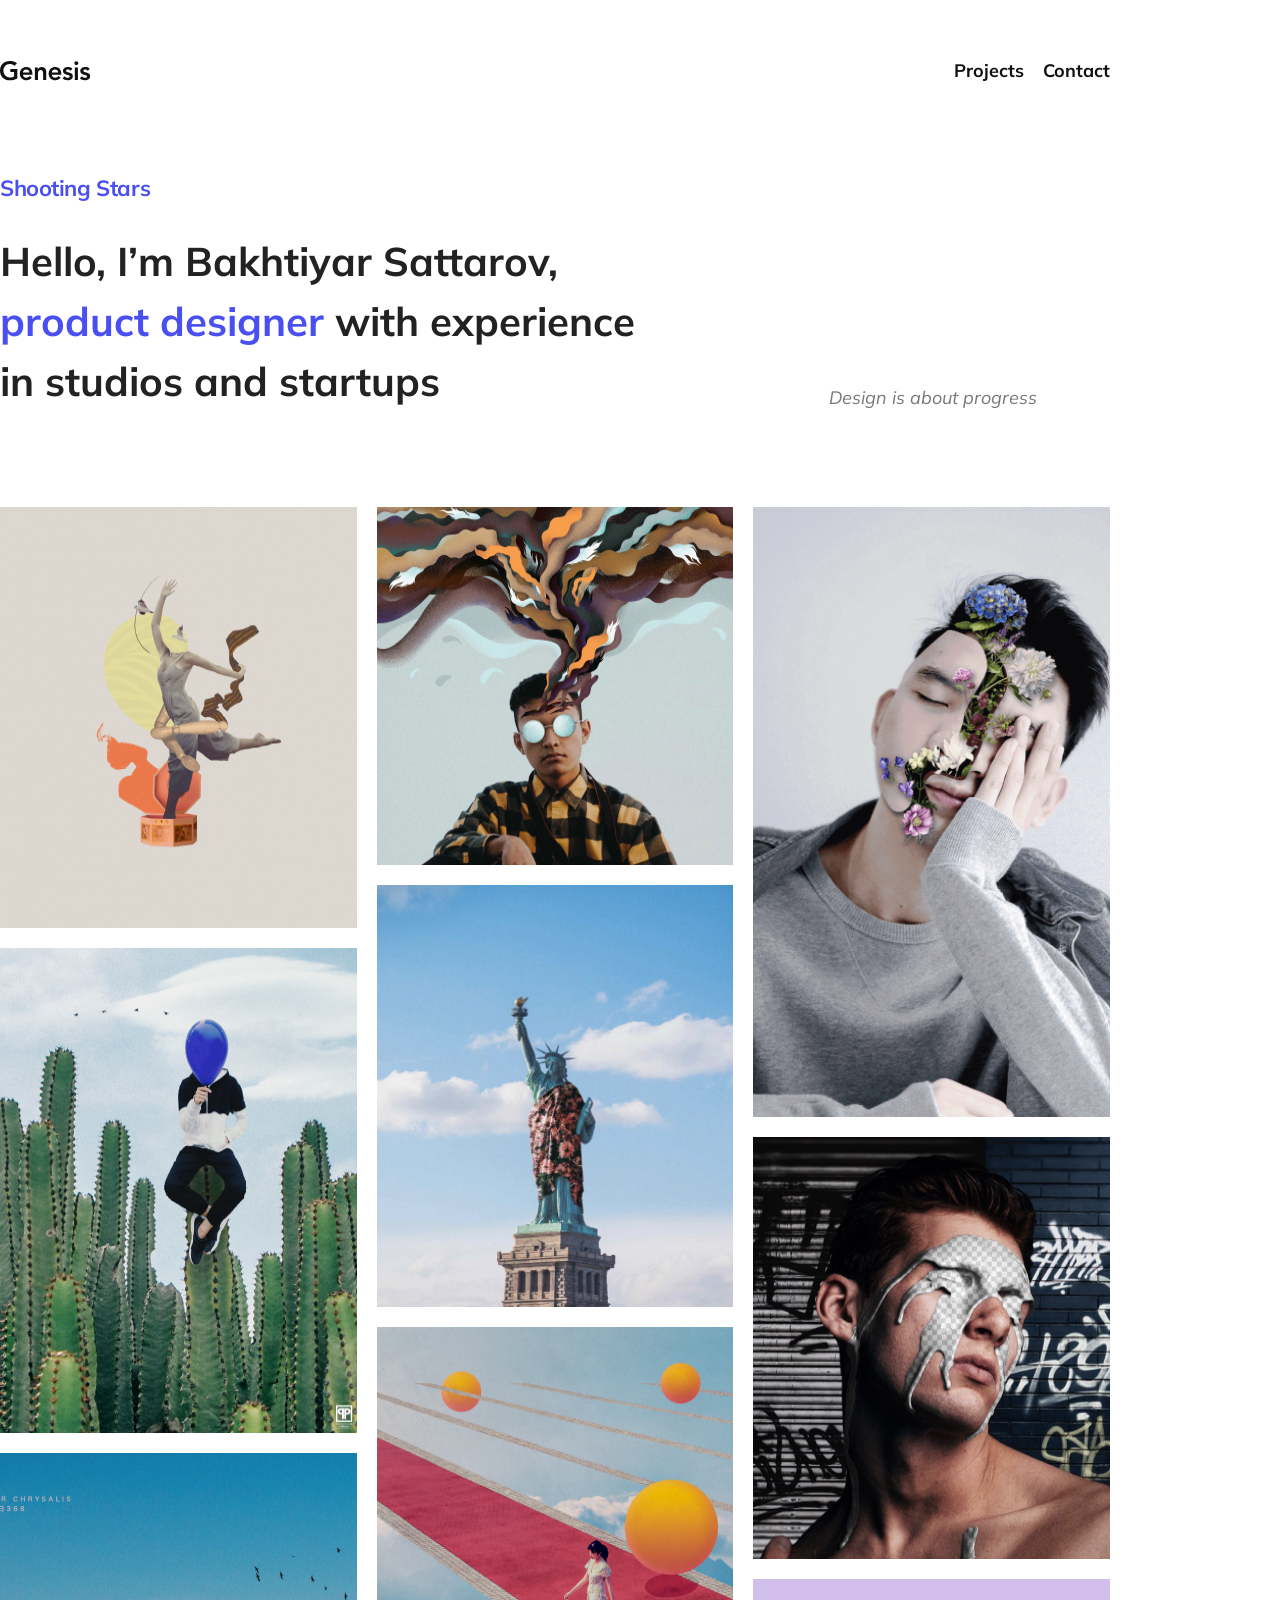
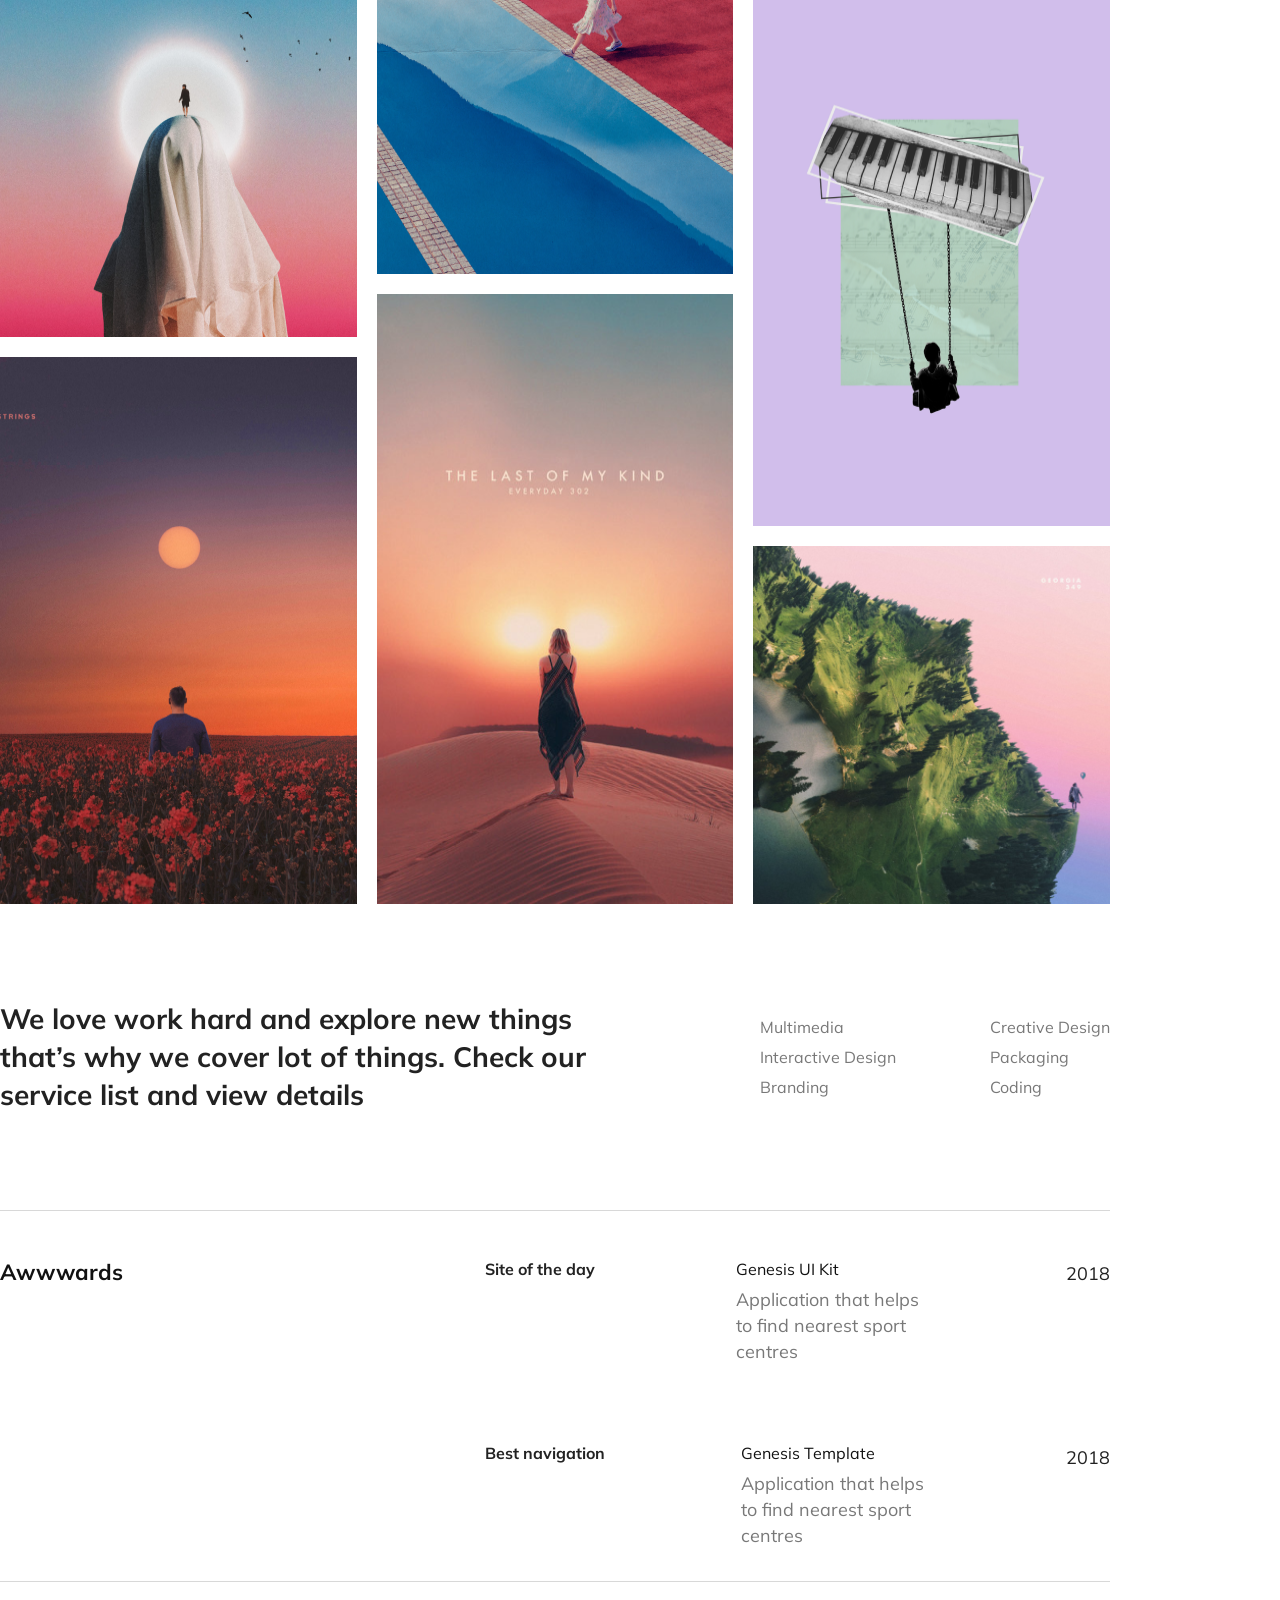
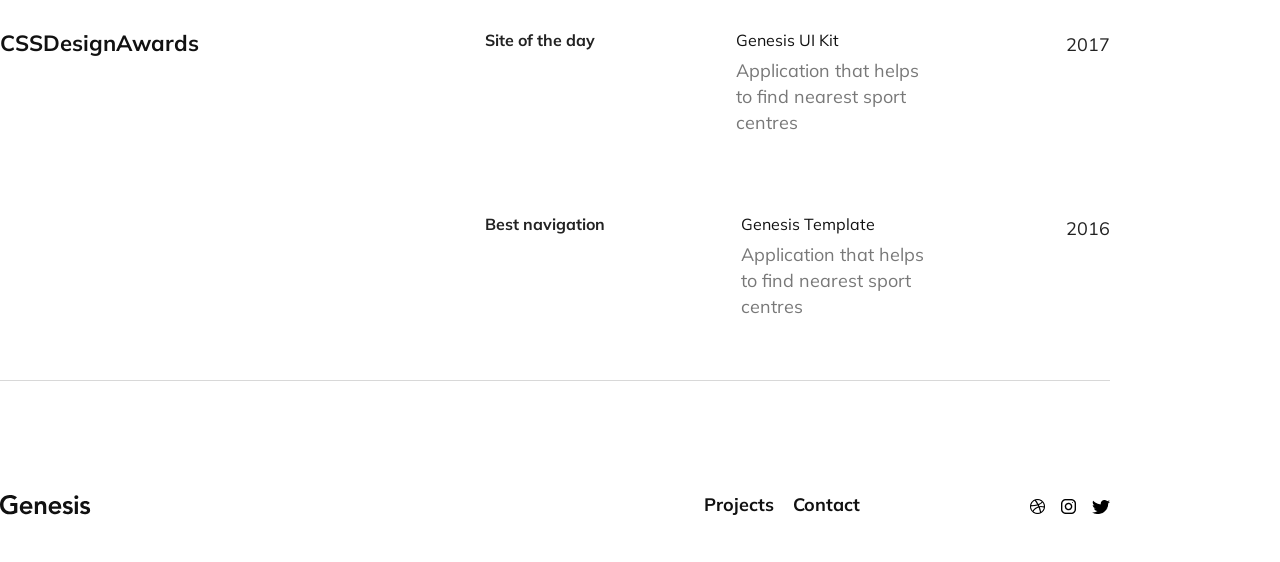
==== commit 51685f1b: "Added footer and project structure changes" ====
--- a/index.html
+++ b/index.html
@@ -110,8 +110,20 @@
             </div>
         </section>
     </main>
-    <footer>
-        
+    <footer class="footer">
+        <img src="/images/Logo.svg" alt="Genesis Logo">
+        <div></div>
+        <div></div>
+        <div></div>
+        <ul class="footer__navbar">
+            <li><a href="pages/projects.html" class="navbar__list__item navbar__list__item__projects">Projects</a></li>
+            <li><a href="pages/contact.html" class="navbar__list__item navbar__list__item__contact">Contact</a></li>
+        </ul>
+        <div>
+            <a href="#"><img src="/images/Logo-dribbble.png" alt="Dribble logo" class="footer__logo"></a>
+            <a href="#"><img src="/images/Logo-instagram.png" alt="Instagram logo" class="footer__logo"></a>
+            <a href="#"><img src="/images/Logo-twitter.png" alt="Twitter logo" class="footer__logo"></a>
+        </div>
     </footer>
 </body>
 </html>
--- a/styles/index.css
+++ b/styles/index.css
@@ -37,6 +37,127 @@
   right: 19px;
 }
 
+.footer {
+  display: -webkit-box;
+  display: -ms-flexbox;
+  display: flex;
+  -webkit-box-pack: justify;
+      -ms-flex-pack: justify;
+          justify-content: space-between;
+  -webkit-box-align: center;
+      -ms-flex-align: center;
+          align-items: center;
+  padding: 114px 0 47px 0;
+  border-top: solid 1px #D8D8D8;
+  margin-top: 60px;
+}
+.footer__navbar {
+  display: -webkit-box;
+  display: -ms-flexbox;
+  display: flex;
+}
+.footer__logo {
+  margin-left: 12px;
+}
+
+.section__home-1 {
+  display: -webkit-box;
+  display: -ms-flexbox;
+  display: flex;
+  -webkit-box-pack: justify;
+      -ms-flex-pack: justify;
+          justify-content: space-between;
+  -webkit-box-align: end;
+      -ms-flex-align: end;
+          align-items: end;
+}
+
+.title__left {
+  max-width: 635px;
+  width: 100%;
+}
+.title__right {
+  color: #787878;
+  margin-right: 73px;
+  font-style: italic;
+}
+
+.section__home-3 {
+  display: -webkit-box;
+  display: -ms-flexbox;
+  display: flex;
+  -webkit-box-pack: justify;
+      -ms-flex-pack: justify;
+          justify-content: space-between;
+  -webkit-box-align: center;
+      -ms-flex-align: center;
+          align-items: center;
+}
+.section__home-3-title {
+  max-width: 635px;
+  width: 100%;
+  font-size: 28px;
+  font-weight: bold;
+  line-height: 38px;
+}
+
+.section__home-3-list {
+  line-height: 30px;
+  color: #787878;
+}
+.section__home-3-list-left {
+  margin-left: 30px;
+}
+
+.award-container {
+  max-width: 625px;
+  width: 100%;
+}
+
+.award {
+  display: -webkit-box;
+  display: -ms-flexbox;
+  display: flex;
+  -webkit-box-pack: justify;
+      -ms-flex-pack: justify;
+          justify-content: space-between;
+  max-width: 625px;
+  width: 100%;
+}
+.award-txt {
+  color: #787878;
+  max-width: 190px;
+}
+.award-title {
+  color: #111111;
+  margin-bottom: 10px;
+}
+.award-2 {
+  padding-top: 80px;
+}
+
+.section__home-4 {
+  display: -webkit-box;
+  display: -ms-flexbox;
+  display: flex;
+  -webkit-box-pack: justify;
+      -ms-flex-pack: justify;
+          justify-content: space-between;
+  border-top: solid 1px #D8D8D8;
+  padding-top: 50px;
+}
+.section__home-4-2 {
+  margin-top: 32px;
+}
+
+body {
+  font-family: "Mulish", sans-serif;
+  max-width: 1110px;
+  width: 100%;
+  -ms-grid-column-align: center;
+      justify-self: center;
+}
+
 h1 {
   color: #4A4FF2;
   letter-spacing: -0.42px;
@@ -1637,102 +1758,4 @@
   -ms-grid-row: 27;
   -ms-grid-row-span: 6;
   grid-row: 27/33;
-}
-
-.section__home-1 {
-  display: -webkit-box;
-  display: -ms-flexbox;
-  display: flex;
-  -webkit-box-pack: justify;
-      -ms-flex-pack: justify;
-          justify-content: space-between;
-  -webkit-box-align: end;
-      -ms-flex-align: end;
-          align-items: end;
-}
-
-.title__left {
-  max-width: 635px;
-  width: 100%;
-}
-.title__right {
-  color: #787878;
-  margin-right: 73px;
-  font-style: italic;
-}
-
-.section__home-3 {
-  display: -webkit-box;
-  display: -ms-flexbox;
-  display: flex;
-  -webkit-box-pack: justify;
-      -ms-flex-pack: justify;
-          justify-content: space-between;
-  -webkit-box-align: center;
-      -ms-flex-align: center;
-          align-items: center;
-}
-.section__home-3-title {
-  max-width: 635px;
-  width: 100%;
-  font-size: 28px;
-  font-weight: bold;
-  line-height: 38px;
-}
-
-.section__home-3-list {
-  line-height: 30px;
-  color: #787878;
-}
-.section__home-3-list-left {
-  margin-left: 30px;
-}
-
-.award-container {
-  max-width: 625px;
-  width: 100%;
-}
-
-.award {
-  display: -webkit-box;
-  display: -ms-flexbox;
-  display: flex;
-  -webkit-box-pack: justify;
-      -ms-flex-pack: justify;
-          justify-content: space-between;
-  max-width: 625px;
-  width: 100%;
-}
-.award-txt {
-  color: #787878;
-  max-width: 190px;
-}
-.award-title {
-  color: #111111;
-  margin-bottom: 10px;
-}
-.award-2 {
-  padding-top: 80px;
-}
-
-.section__home-4 {
-  display: -webkit-box;
-  display: -ms-flexbox;
-  display: flex;
-  -webkit-box-pack: justify;
-      -ms-flex-pack: justify;
-          justify-content: space-between;
-  border-top: solid 1px #D8D8D8;
-  padding-top: 50px;
-}
-.section__home-4-2 {
-  margin-top: 32px;
-}
-
-body {
-  font-family: "Mulish", sans-serif;
-  max-width: 1110px;
-  width: 100%;
-  -ms-grid-column-align: center;
-      justify-self: center;
 }
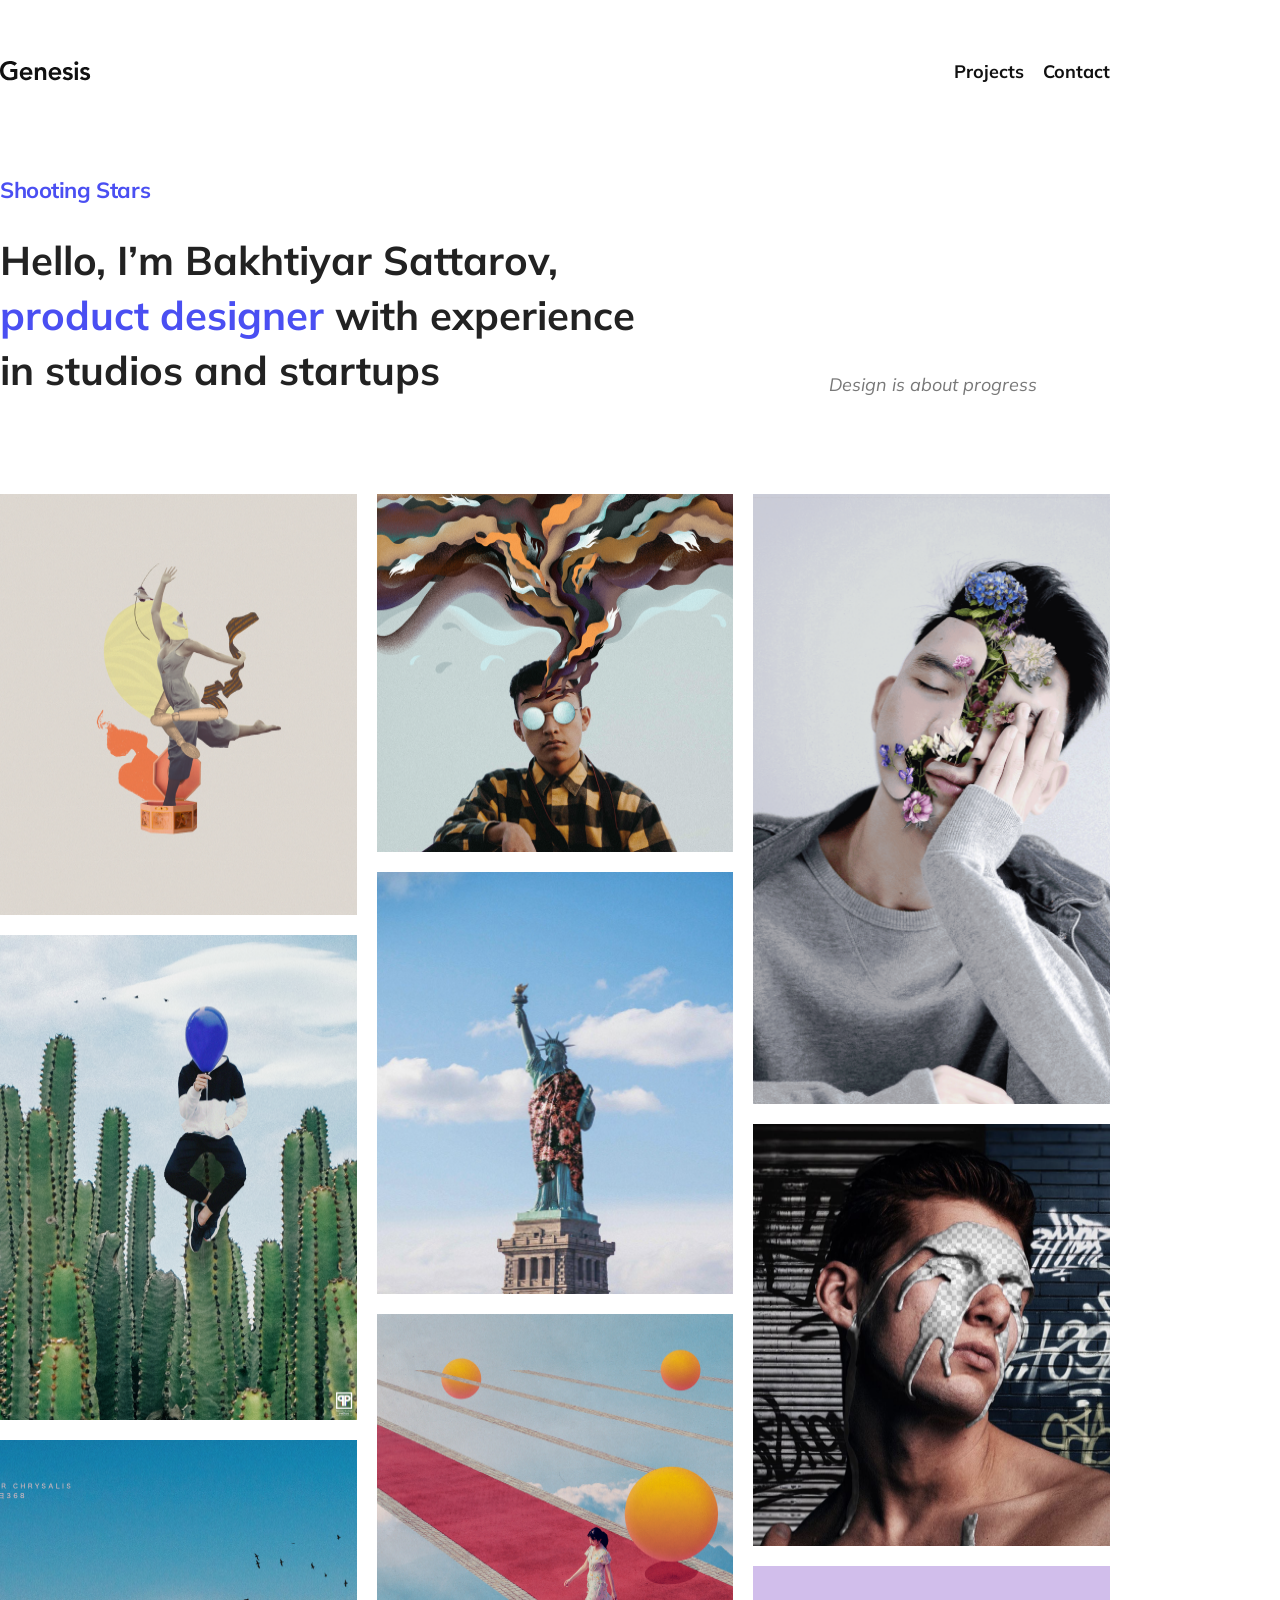
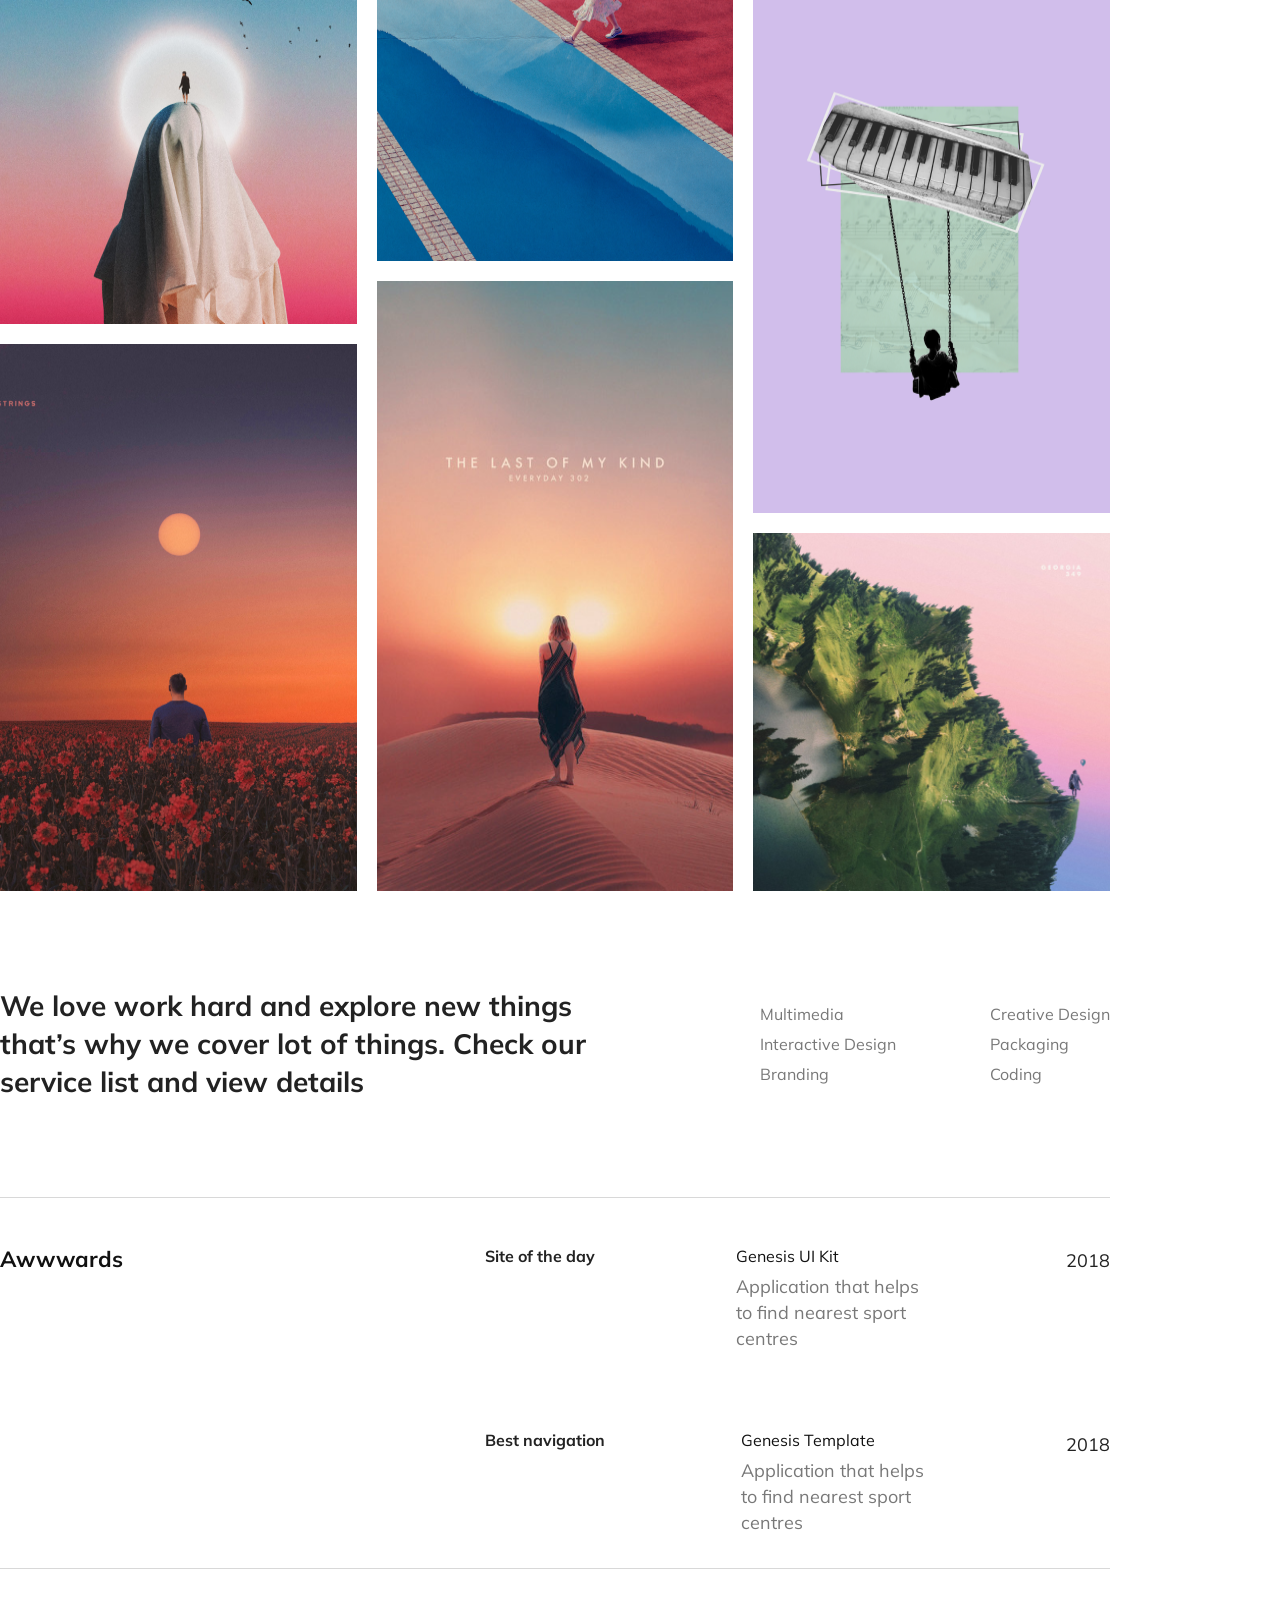
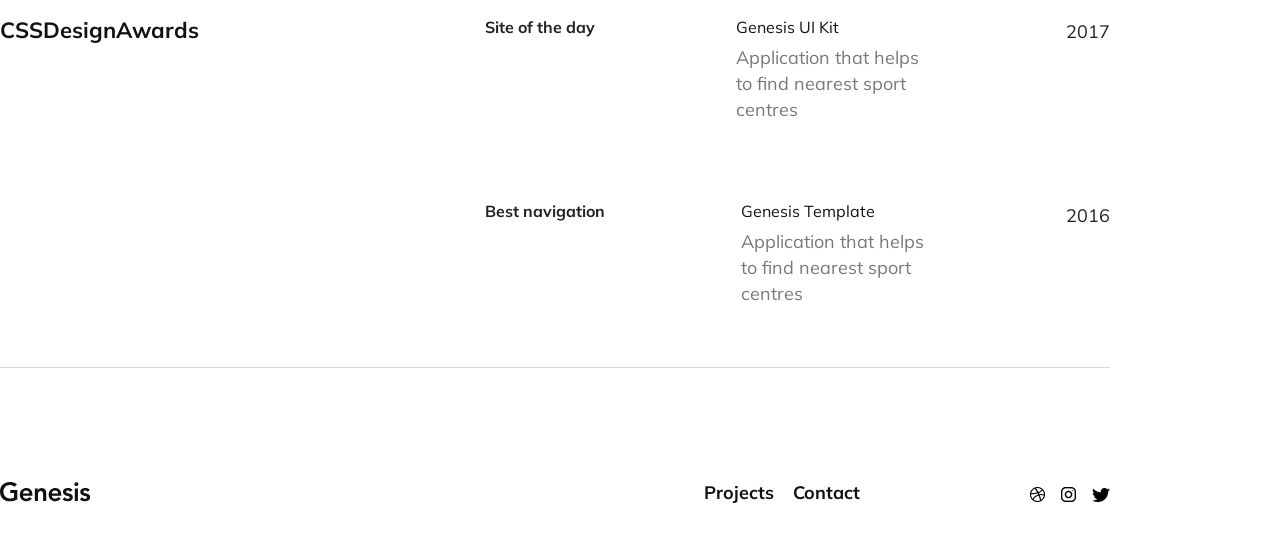
==== commit 1f3ec4c9: "added contact page, fixed navigation links" ====
--- a/index.html
+++ b/index.html
@@ -11,10 +11,13 @@
 <body>
     <header>
         <nav class="navbar">
-
-            <svg width="91" height="20" viewBox="0 0 91 20" fill="none" xmlns="http://www.w3.org/2000/svg">
-                <path fill-rule="evenodd" clip-rule="evenodd" d="M9.75 0C12.298 0 15.028 0.546 16.978 2.314L14.56 4.758C13.312 3.562 11.466 2.964 9.75 2.964C5.98 2.964 3.432 5.876 3.432 9.542C3.432 13.338 5.824 16.38 9.776 16.38C11.154 16.38 12.766 16.146 14.066 15.418V11.076H10.296V8.112H17.342V17.524C14.898 18.824 12.324 19.344 9.75 19.344C4.03 19.344 0 15.444 0 9.75C0 3.952 3.952 0 9.75 0ZM26.592 6.084C30.544 6.084 32.442 9.074 32.442 12.844V13.728H22.926C23.134 15.522 24.486 16.692 26.28 16.692C27.684 16.692 28.75 16.094 29.634 15.002L31.87 16.692C30.518 18.356 28.724 19.188 26.592 19.188C22.77 19.188 19.806 16.536 19.806 12.636C19.806 8.762 22.77 6.084 26.592 6.084ZM22.926 11.388H29.322C29.296 9.438 27.97 8.424 26.124 8.424C24.278 8.424 23.16 9.62 22.926 11.388ZM41.692 6.084C45.41 6.084 46.242 8.97 46.242 10.894V18.876H43.122V12.402C43.122 9.906 42.316 8.892 40.834 8.892C38.832 8.892 37.974 10.348 37.974 12.012V18.876H34.854V6.396H37.818V8.398H37.87C38.624 6.76 40.054 6.084 41.692 6.084ZM55.44 6.084C59.392 6.084 61.29 9.074 61.29 12.844V13.728H51.774C51.982 15.522 53.334 16.692 55.128 16.692C56.532 16.692 57.598 16.094 58.482 15.002L60.718 16.692C59.366 18.356 57.572 19.188 55.44 19.188C51.618 19.188 48.654 16.536 48.654 12.636C48.654 8.762 51.618 6.084 55.44 6.084ZM51.774 11.388H58.17C58.144 9.438 56.818 8.424 54.972 8.424C53.126 8.424 52.008 9.62 51.774 11.388ZM67.966 6.084C69.916 6.084 71.528 6.76 72.438 7.982L70.358 9.854C69.734 8.996 68.954 8.58 67.914 8.58C66.9 8.58 66.094 9.1 66.094 9.906C66.094 10.92 67.498 11.102 69.058 11.466C70.982 11.908 72.828 12.61 72.828 15.184C72.828 17.81 70.514 19.188 67.42 19.188C65.496 19.188 63.858 18.694 62.584 17.264L64.664 15.314C65.73 16.484 66.562 16.848 67.628 16.848C68.772 16.848 69.708 16.276 69.708 15.418C69.708 14.222 68.2 14.014 66.614 13.65C64.924 13.26 62.974 12.662 62.974 10.114C62.974 7.072 65.834 6.084 67.966 6.084ZM76.332 0.286C77.476 0.286 78.36 1.092 78.36 2.158C78.36 3.276 77.45 4.03 76.332 4.03C75.214 4.03 74.356 3.172 74.356 2.158C74.356 1.144 75.214 0.286 76.332 0.286ZM74.798 6.396H77.918V18.876H74.798V6.396ZM85.27 6.084C87.22 6.084 88.832 6.76 89.742 7.982L87.662 9.854C87.038 8.996 86.258 8.58 85.218 8.58C84.204 8.58 83.398 9.1 83.398 9.906C83.398 10.92 84.802 11.102 86.362 11.466C88.286 11.908 90.132 12.61 90.132 15.184C90.132 17.81 87.818 19.188 84.724 19.188C82.8 19.188 81.162 18.694 79.888 17.264L81.968 15.314C83.034 16.484 83.866 16.848 84.932 16.848C86.076 16.848 87.012 16.276 87.012 15.418C87.012 14.222 85.504 14.014 83.918 13.65C82.228 13.26 80.278 12.662 80.278 10.114C80.278 7.072 83.138 6.084 85.27 6.084Z" fill="#111111"/>
-            </svg>
+            <div class="logo">
+                <a href="/index.html">
+                    <svg width="91" height="20" viewBox="0 0 91 20" fill="none" xmlns="http://www.w3.org/2000/svg">
+                        <path fill-rule="evenodd" clip-rule="evenodd" d="M9.75 0C12.298 0 15.028 0.546 16.978 2.314L14.56 4.758C13.312 3.562 11.466 2.964 9.75 2.964C5.98 2.964 3.432 5.876 3.432 9.542C3.432 13.338 5.824 16.38 9.776 16.38C11.154 16.38 12.766 16.146 14.066 15.418V11.076H10.296V8.112H17.342V17.524C14.898 18.824 12.324 19.344 9.75 19.344C4.03 19.344 0 15.444 0 9.75C0 3.952 3.952 0 9.75 0ZM26.592 6.084C30.544 6.084 32.442 9.074 32.442 12.844V13.728H22.926C23.134 15.522 24.486 16.692 26.28 16.692C27.684 16.692 28.75 16.094 29.634 15.002L31.87 16.692C30.518 18.356 28.724 19.188 26.592 19.188C22.77 19.188 19.806 16.536 19.806 12.636C19.806 8.762 22.77 6.084 26.592 6.084ZM22.926 11.388H29.322C29.296 9.438 27.97 8.424 26.124 8.424C24.278 8.424 23.16 9.62 22.926 11.388ZM41.692 6.084C45.41 6.084 46.242 8.97 46.242 10.894V18.876H43.122V12.402C43.122 9.906 42.316 8.892 40.834 8.892C38.832 8.892 37.974 10.348 37.974 12.012V18.876H34.854V6.396H37.818V8.398H37.87C38.624 6.76 40.054 6.084 41.692 6.084ZM55.44 6.084C59.392 6.084 61.29 9.074 61.29 12.844V13.728H51.774C51.982 15.522 53.334 16.692 55.128 16.692C56.532 16.692 57.598 16.094 58.482 15.002L60.718 16.692C59.366 18.356 57.572 19.188 55.44 19.188C51.618 19.188 48.654 16.536 48.654 12.636C48.654 8.762 51.618 6.084 55.44 6.084ZM51.774 11.388H58.17C58.144 9.438 56.818 8.424 54.972 8.424C53.126 8.424 52.008 9.62 51.774 11.388ZM67.966 6.084C69.916 6.084 71.528 6.76 72.438 7.982L70.358 9.854C69.734 8.996 68.954 8.58 67.914 8.58C66.9 8.58 66.094 9.1 66.094 9.906C66.094 10.92 67.498 11.102 69.058 11.466C70.982 11.908 72.828 12.61 72.828 15.184C72.828 17.81 70.514 19.188 67.42 19.188C65.496 19.188 63.858 18.694 62.584 17.264L64.664 15.314C65.73 16.484 66.562 16.848 67.628 16.848C68.772 16.848 69.708 16.276 69.708 15.418C69.708 14.222 68.2 14.014 66.614 13.65C64.924 13.26 62.974 12.662 62.974 10.114C62.974 7.072 65.834 6.084 67.966 6.084ZM76.332 0.286C77.476 0.286 78.36 1.092 78.36 2.158C78.36 3.276 77.45 4.03 76.332 4.03C75.214 4.03 74.356 3.172 74.356 2.158C74.356 1.144 75.214 0.286 76.332 0.286ZM74.798 6.396H77.918V18.876H74.798V6.396ZM85.27 6.084C87.22 6.084 88.832 6.76 89.742 7.982L87.662 9.854C87.038 8.996 86.258 8.58 85.218 8.58C84.204 8.58 83.398 9.1 83.398 9.906C83.398 10.92 84.802 11.102 86.362 11.466C88.286 11.908 90.132 12.61 90.132 15.184C90.132 17.81 87.818 19.188 84.724 19.188C82.8 19.188 81.162 18.694 79.888 17.264L81.968 15.314C83.034 16.484 83.866 16.848 84.932 16.848C86.076 16.848 87.012 16.276 87.012 15.418C87.012 14.222 85.504 14.014 83.918 13.65C82.228 13.26 80.278 12.662 80.278 10.114C80.278 7.072 83.138 6.084 85.27 6.084Z" fill="#111111"/>
+                    </svg>
+                </a>
+            </div>
 
             <ul class="navbar__list">
                 <li><a href="pages/projects.html" class="navbar__list__item navbar__list__item__projects">Projects</a></li>
@@ -111,13 +114,19 @@
         </section>
     </main>
     <footer class="footer">
-        <img src="/images/Logo.svg" alt="Genesis Logo">
+        <div class="logo">
+            <a href="/index.html">
+                <svg width="91" height="20" viewBox="0 0 91 20" fill="none" xmlns="http://www.w3.org/2000/svg">
+                    <path fill-rule="evenodd" clip-rule="evenodd" d="M9.75 0C12.298 0 15.028 0.546 16.978 2.314L14.56 4.758C13.312 3.562 11.466 2.964 9.75 2.964C5.98 2.964 3.432 5.876 3.432 9.542C3.432 13.338 5.824 16.38 9.776 16.38C11.154 16.38 12.766 16.146 14.066 15.418V11.076H10.296V8.112H17.342V17.524C14.898 18.824 12.324 19.344 9.75 19.344C4.03 19.344 0 15.444 0 9.75C0 3.952 3.952 0 9.75 0ZM26.592 6.084C30.544 6.084 32.442 9.074 32.442 12.844V13.728H22.926C23.134 15.522 24.486 16.692 26.28 16.692C27.684 16.692 28.75 16.094 29.634 15.002L31.87 16.692C30.518 18.356 28.724 19.188 26.592 19.188C22.77 19.188 19.806 16.536 19.806 12.636C19.806 8.762 22.77 6.084 26.592 6.084ZM22.926 11.388H29.322C29.296 9.438 27.97 8.424 26.124 8.424C24.278 8.424 23.16 9.62 22.926 11.388ZM41.692 6.084C45.41 6.084 46.242 8.97 46.242 10.894V18.876H43.122V12.402C43.122 9.906 42.316 8.892 40.834 8.892C38.832 8.892 37.974 10.348 37.974 12.012V18.876H34.854V6.396H37.818V8.398H37.87C38.624 6.76 40.054 6.084 41.692 6.084ZM55.44 6.084C59.392 6.084 61.29 9.074 61.29 12.844V13.728H51.774C51.982 15.522 53.334 16.692 55.128 16.692C56.532 16.692 57.598 16.094 58.482 15.002L60.718 16.692C59.366 18.356 57.572 19.188 55.44 19.188C51.618 19.188 48.654 16.536 48.654 12.636C48.654 8.762 51.618 6.084 55.44 6.084ZM51.774 11.388H58.17C58.144 9.438 56.818 8.424 54.972 8.424C53.126 8.424 52.008 9.62 51.774 11.388ZM67.966 6.084C69.916 6.084 71.528 6.76 72.438 7.982L70.358 9.854C69.734 8.996 68.954 8.58 67.914 8.58C66.9 8.58 66.094 9.1 66.094 9.906C66.094 10.92 67.498 11.102 69.058 11.466C70.982 11.908 72.828 12.61 72.828 15.184C72.828 17.81 70.514 19.188 67.42 19.188C65.496 19.188 63.858 18.694 62.584 17.264L64.664 15.314C65.73 16.484 66.562 16.848 67.628 16.848C68.772 16.848 69.708 16.276 69.708 15.418C69.708 14.222 68.2 14.014 66.614 13.65C64.924 13.26 62.974 12.662 62.974 10.114C62.974 7.072 65.834 6.084 67.966 6.084ZM76.332 0.286C77.476 0.286 78.36 1.092 78.36 2.158C78.36 3.276 77.45 4.03 76.332 4.03C75.214 4.03 74.356 3.172 74.356 2.158C74.356 1.144 75.214 0.286 76.332 0.286ZM74.798 6.396H77.918V18.876H74.798V6.396ZM85.27 6.084C87.22 6.084 88.832 6.76 89.742 7.982L87.662 9.854C87.038 8.996 86.258 8.58 85.218 8.58C84.204 8.58 83.398 9.1 83.398 9.906C83.398 10.92 84.802 11.102 86.362 11.466C88.286 11.908 90.132 12.61 90.132 15.184C90.132 17.81 87.818 19.188 84.724 19.188C82.8 19.188 81.162 18.694 79.888 17.264L81.968 15.314C83.034 16.484 83.866 16.848 84.932 16.848C86.076 16.848 87.012 16.276 87.012 15.418C87.012 14.222 85.504 14.014 83.918 13.65C82.228 13.26 80.278 12.662 80.278 10.114C80.278 7.072 83.138 6.084 85.27 6.084Z" fill="#111111"/>
+                </svg>
+            </a>
+        </div>
         <div></div>
         <div></div>
         <div></div>
         <ul class="footer__navbar">
-            <li><a href="pages/projects.html" class="navbar__list__item navbar__list__item__projects">Projects</a></li>
-            <li><a href="pages/contact.html" class="navbar__list__item navbar__list__item__contact">Contact</a></li>
+            <li><a href="/pages/projects.html" class="navbar__list__item navbar__list__item__projects">Projects</a></li>
+            <li><a href="/pages/contact.html" class="navbar__list__item navbar__list__item__contact">Contact</a></li>
         </ul>
         <div>
             <a href="#"><img src="/images/Logo-dribbble.png" alt="Dribble logo" class="footer__logo"></a>
--- a/styles/index.css
+++ b/styles/index.css
@@ -150,10 +150,148 @@
   margin-top: 32px;
 }
 
+.projects__section-1 {
+  display: -webkit-box;
+  display: -ms-flexbox;
+  display: flex;
+  -ms-flex-wrap: wrap;
+      flex-wrap: wrap;
+  -webkit-box-pack: justify;
+      -ms-flex-pack: justify;
+          justify-content: space-between;
+  -webkit-box-align: end;
+      -ms-flex-align: end;
+          align-items: end;
+}
+.projects__section-1-left {
+  max-width: 635px;
+  width: 100%;
+}
+.projects__section-1-left-title {
+  max-width: 475px;
+  width: 100%;
+  margin-bottom: 30px;
+}
+.projects__section-1-right {
+  max-width: 335px;
+  width: 100%;
+}
+
+.list-item {
+  padding: 18px 0 18px 0;
+  border-bottom: solid 1px #D8D8D8;
+  display: -webkit-box;
+  display: -ms-flexbox;
+  display: flex;
+  -webkit-box-pack: justify;
+      -ms-flex-pack: justify;
+          justify-content: space-between;
+}
+.list-item-right {
+  font-weight: bold;
+}
+
+.projects__section-2 {
+  max-width: 100%;
+  height: auto;
+  margin-top: 60px;
+}
+
+.projects__section-3 {
+  margin-top: 45px;
+}
+
+.projects__section-4 {
+  display: -ms-grid;
+  display: grid;
+  grid-gap: 30px;
+  -ms-grid-columns: auto 30px auto 30px auto;
+  grid-template-columns: auto auto auto;
+}
+.projects__section-4-image {
+  width: 100%;
+  height: 100%;
+}
+
+.contact__section-1 {
+  margin-top: 130px;
+  display: -webkit-box;
+  display: -ms-flexbox;
+  display: flex;
+  -webkit-box-pack: justify;
+      -ms-flex-pack: justify;
+          justify-content: space-between;
+}
+.contact__section-1-left {
+  max-width: 445px;
+  width: 100%;
+}
+.contact__section-1-left-title {
+  margin-bottom: 22px;
+}
+.contact__section-1-right {
+  max-width: 475px;
+  width: 100%;
+}
+
+input {
+  margin-bottom: 46px;
+  width: 100%;
+  height: 47px;
+  border: none;
+  border-bottom: solid 1px #D8D8D8;
+}
+
+::-webkit-input-placeholder {
+  color: #787878;
+  font-weight: bold;
+  font-size: 16px;
+}
+
+::-moz-placeholder {
+  color: #787878;
+  font-weight: bold;
+  font-size: 16px;
+}
+
+:-ms-input-placeholder {
+  color: #787878;
+  font-weight: bold;
+  font-size: 16px;
+}
+
+::-ms-input-placeholder {
+  color: #787878;
+  font-weight: bold;
+  font-size: 16px;
+}
+
+::placeholder {
+  color: #787878;
+  font-weight: bold;
+  font-size: 16px;
+}
+
+.form-btn {
+  width: 125px;
+  height: 50px;
+  background-color: #4A4FF2;
+  color: white;
+  border: none;
+}
+
+.form-btn:hover {
+  background-color: #797ef6;
+}
+
+.image-map {
+  margin-top: 120px;
+}
+
 body {
   font-family: "Mulish", sans-serif;
   max-width: 1110px;
-  width: 100%;
+  width: 90%;
   -ms-grid-column-align: center;
       justify-self: center;
 }
@@ -169,7 +307,7 @@
 h2 {
   font-weight: bold;
   font-size: 40px;
-  line-height: 60px;
+  line-height: 55px;
 }
 
 h3 {
